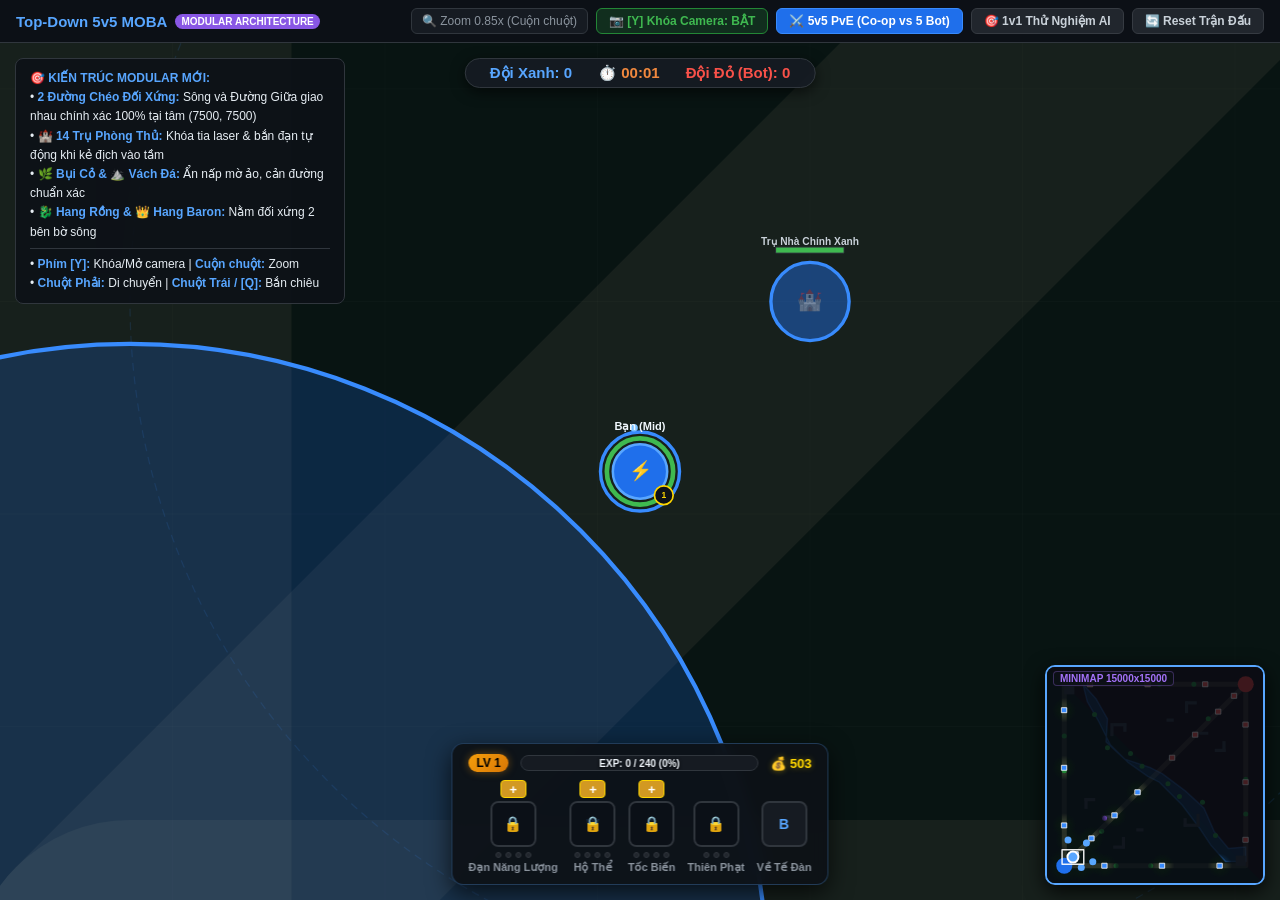
==== index.html @ a4343dba "feat: complete Top-Down 2D MOBA 5v5 game with modular OOP architecture" ====
<!DOCTYPE html>
<html lang="vi">
<head>
  <meta charset="UTF-8">
  <meta name="viewport" content="width=device-width, initial-scale=1.0">
  <title>Top-Down 5v5 MOBA (Kiến Trúc Modular & Địa Hình Đối Xứng Hoàn Hảo)</title>
  <style>
    * {
      box-sizing: border-box;
      margin: 0;
      padding: 0;
      user-select: none;
    }
    body {
      background: #06090e;
      color: #e6edf3;
      font-family: 'Segoe UI', Tahoma, Geneva, Verdana, sans-serif;
      overflow: hidden;
      display: flex;
      flex-direction: column;
      height: 100vh;
    }
    #header {
      background: rgba(13, 17, 23, 0.95);
      border-bottom: 1px solid #30363d;
      padding: 8px 16px;
      display: flex;
      align-items: center;
      justify-content: space-between;
      z-index: 10;
    }
    .title-box h1 {
      font-size: 15px;
      font-weight: 700;
      color: #58a6ff;
      display: flex;
      align-items: center;
      gap: 8px;
    }
    .badge {
      font-size: 10px;
      padding: 2px 6px;
      border-radius: 12px;
      background: #238636;
      color: #fff;
    }
    .badge-modular {
      background: #8957e5;
      font-weight: 800;
    }
    .controls-bar {
      display: flex;
      gap: 8px;
      align-items: center;
    }
    .btn {
      background: #21262d;
      border: 1px solid #363b42;
      color: #c9d1d9;
      padding: 5px 12px;
      border-radius: 6px;
      font-size: 12px;
      font-weight: 600;
      cursor: pointer;
      transition: all 0.2s;
      display: flex;
      align-items: center;
      gap: 6px;
    }
    .btn:hover {
      background: #30363d;
      border-color: #8b949e;
      color: #fff;
    }
    .btn.active {
      background: #1f6feb;
      border-color: #388bfd;
      color: #fff;
    }
    .btn-cam-locked {
      background: rgba(35, 134, 54, 0.25);
      border-color: #238636;
      color: #3fb950;
    }
    .btn-cam-unlocked {
      background: rgba(210, 153, 34, 0.25);
      border-color: #d29922;
      color: #e3b341;
    }
    .zoom-indicator {
      font-size: 12px;
      color: #8b949e;
      background: #161b22;
      padding: 5px 10px;
      border-radius: 6px;
      border: 1px solid #30363d;
    }
    #game-container {
      position: relative;
      flex: 1;
      width: 100%;
      height: 100%;
      cursor: crosshair;
    }
    canvas#gameCanvas {
      display: block;
      width: 100%;
      height: 100%;
    }
    .edge-indicator {
      position: absolute;
      pointer-events: none;
      background: rgba(88, 166, 255, 0.18);
      transition: opacity 0.15s;
      opacity: 0;
    }
    #edge-top { top: 0; left: 0; right: 0; height: 18px; }
    #edge-bottom { bottom: 0; left: 0; right: 0; height: 18px; }
    #edge-left { top: 0; left: 0; bottom: 0; width: 18px; }
    #edge-right { top: 0; right: 0; bottom: 0; width: 18px; }

    #hud {
      position: absolute;
      bottom: 15px;
      left: 50%;
      transform: translateX(-50%);
      display: flex;
      flex-direction: column;
      align-items: center;
      background: rgba(13, 17, 23, 0.94);
      backdrop-filter: blur(8px);
      padding: 10px 16px;
      border-radius: 12px;
      border: 1px solid rgba(88, 166, 255, 0.28);
      pointer-events: auto;
      box-shadow: 0 8px 24px rgba(0, 0, 0, 0.7);
    }
    #hud-top-bar {
      display: flex;
      align-items: center;
      justify-content: space-between;
      width: 100%;
      gap: 12px;
      margin-bottom: 8px;
    }
    .level-badge {
      background: linear-gradient(135deg, #f59e0b, #d97706);
      color: #000;
      font-weight: 800;
      font-size: 12px;
      padding: 2px 8px;
      border-radius: 10px;
      box-shadow: 0 0 8px rgba(245, 158, 11, 0.4);
      white-space: nowrap;
    }
    .exp-bar-box {
      flex: 1;
      height: 16px;
      background: #161b22;
      border: 1px solid #30363d;
      border-radius: 8px;
      position: relative;
      overflow: hidden;
      display: flex;
      align-items: center;
      justify-content: center;
      min-width: 180px;
    }
    .exp-bar-fill {
      position: absolute;
      left: 0;
      top: 0;
      bottom: 0;
      background: linear-gradient(90deg, #8957e5, #388bfd);
      width: 0%;
      transition: width 0.25s ease-out;
    }
    .exp-bar-text {
      position: relative;
      z-index: 2;
      font-size: 10px;
      font-weight: 700;
      color: #f0f6fc;
      text-shadow: 0 1px 3px rgba(0, 0, 0, 0.9);
      user-select: none;
    }
    .gold-badge {
      font-size: 13px;
      font-weight: 800;
      color: #ffd700;
      text-shadow: 0 0 6px rgba(255, 215, 0, 0.4);
      white-space: nowrap;
    }
    #hud-skills-row {
      display: flex;
      gap: 12px;
      align-items: flex-end;
    }
    .skill-slot {
      display: flex;
      flex-direction: column;
      align-items: center;
      gap: 3px;
    }
    .btn-upgrade-skill {
      width: 26px;
      height: 18px;
      border-radius: 4px;
      background: #d29922;
      border: 1px solid #ffd700;
      color: #fff;
      font-size: 13px;
      font-weight: 900;
      cursor: pointer;
      display: none;
      align-items: center;
      justify-content: center;
      transition: transform 0.15s;
      animation: pulseUpgrade 1s infinite alternate;
      line-height: 1;
      padding: 0;
    }
    @keyframes pulseUpgrade {
      from { transform: scale(1); box-shadow: 0 0 4px #ffd700; }
      to { transform: scale(1.15); box-shadow: 0 0 10px #ffd700; }
    }
    .btn-upgrade-skill:hover {
      background: #e3b341;
      transform: scale(1.25);
    }
    .btn-upgrade-placeholder {
      height: 18px;
      width: 26px;
    }
    .skill-icon {
      width: 46px;
      height: 46px;
      border-radius: 8px;
      background: #161b22;
      border: 2px solid #30363d;
      display: flex;
      align-items: center;
      justify-content: center;
      font-weight: bold;
      font-size: 14px;
      color: #58a6ff;
      position: relative;
      overflow: hidden;
    }
    .skill-cd {
      position: absolute;
      inset: 0;
      background: rgba(0, 0, 0, 0.78);
      display: flex;
      align-items: center;
      justify-content: center;
      font-size: 13px;
      color: #f85149;
    }
    .skill-lock {
      position: absolute;
      inset: 0;
      background: rgba(10, 15, 22, 0.85);
      display: flex;
      align-items: center;
      justify-content: center;
      font-size: 15px;
      color: #8b949e;
    }
    .skill-pips {
      display: flex;
      gap: 4px;
      margin-top: 2px;
    }
    .pip {
      width: 6px;
      height: 6px;
      border-radius: 50%;
      background: #21262d;
      border: 1px solid #30363d;
    }
    .pip.active {
      background: #ffd700;
      border-color: #f59e0b;
      box-shadow: 0 0 5px #ffd700;
    }
    .skill-key {
      font-size: 11px;
      font-weight: 700;
      color: #8b949e;
    }
    #legend-panel {
      position: absolute;
      top: 15px;
      left: 15px;
      background: rgba(13, 17, 23, 0.92);
      border: 1px solid #30363d;
      border-radius: 8px;
      padding: 10px 14px;
      font-size: 12px;
      line-height: 1.6;
      max-width: 330px;
      pointer-events: none;
    }
    #legend-panel strong {
      color: #58a6ff;
    }
    .score-board {
      position: absolute;
      top: 15px;
      left: 50%;
      transform: translateX(-50%);
      background: rgba(22, 27, 34, 0.94);
      border: 1px solid #30363d;
      border-radius: 20px;
      padding: 5px 24px;
      font-weight: bold;
      font-size: 15px;
      display: flex;
      gap: 16px;
      pointer-events: none;
      box-shadow: 0 4px 14px rgba(0,0,0,0.6);
    }
    .blue-score { color: #58a6ff; }
    .red-score { color: #f85149; }
    #announcement {
      position: absolute;
      top: 70px;
      left: 50%;
      transform: translateX(-50%);
      font-size: 19px;
      font-weight: bold;
      color: #f0883e;
      background: rgba(13, 17, 23, 0.9);
      padding: 6px 20px;
      border-radius: 8px;
      border: 1px solid rgba(240, 136, 62, 0.35);
      text-shadow: 0 0 10px rgba(0,0,0,0.8);
      pointer-events: none;
      opacity: 0;
      transition: opacity 0.25s;
    }

    /* MINIMAP (VUÔNG 1:1 CHỮ X ĐỐI XỨNG HOÀN HẢO) */
    #minimap-wrapper {
      position: absolute;
      bottom: 15px;
      right: 15px;
      width: 220px;
      height: 220px;
      background: rgba(7, 10, 15, 0.96);
      border: 2px solid #58a6ff;
      border-radius: 10px;
      overflow: hidden;
      box-shadow: 0 6px 20px rgba(0, 0, 0, 0.85);
      cursor: crosshair;
    }
    #minimapCanvas {
      display: block;
      width: 100%;
      height: 100%;
    }
    .minimap-tag {
      position: absolute;
      top: 4px;
      left: 6px;
      font-size: 10px;
      font-weight: 800;
      color: #a371f7;
      pointer-events: none;
      background: rgba(13, 17, 23, 0.8);
      padding: 1px 6px;
      border-radius: 4px;
      border: 1px solid rgba(163, 113, 247, 0.3);
    }
  </style>
</head>
<body>

  <div id="header">
    <div class="title-box">
      <h1>Top-Down 5v5 MOBA <span class="badge badge-modular">MODULAR ARCHITECTURE</span></h1>
    </div>
    <div class="controls-bar">
      <span class="zoom-indicator" id="zoom-label">🔍 Zoom 0.85x (Cuộn chuột)</span>
      <button class="btn btn-cam-locked" id="btn-camera">
        📷 [Y] Khóa Camera: BẬT
      </button>
      <button class="btn active" id="btn-pve">⚔️ 5v5 PvE (Co-op vs 5 Bot)</button>
      <button class="btn" id="btn-solo">🎯 1v1 Thử Nghiệm AI</button>
      <button class="btn" id="btn-reset">🔄 Reset Trận Đấu</button>
    </div>
  </div>

  <div id="game-container">
    <canvas id="gameCanvas"></canvas>

    <div class="edge-indicator" id="edge-top"></div>
    <div class="edge-indicator" id="edge-bottom"></div>
    <div class="edge-indicator" id="edge-left"></div>
    <div class="edge-indicator" id="edge-right"></div>

    <div class="score-board">
      <span class="blue-score" id="blue-kills">Đội Xanh: 0</span>
      <span id="match-timer" style="color: #f0883e; margin: 0 10px; font-variant-numeric: tabular-nums;">⏱️ 00:00</span>
      <span class="red-score" id="red-kills">Đội Đỏ (Bot): 0</span>
    </div>

    <div id="announcement"></div>

    <div id="legend-panel">
      <strong>🎯 KIẾN TRÚC MODULAR MỚI:</strong><br>
      • <strong>2 Đường Chéo Đối Xứng:</strong> Sông và Đường Giữa giao nhau chính xác 100% tại tâm (7500, 7500)<br>
      • <strong>🏰 14 Trụ Phòng Thủ:</strong> Khóa tia laser & bắn đạn tự động khi kẻ địch vào tầm<br>
      • <strong>🌿 Bụi Cỏ & ⛰️ Vách Đá:</strong> Ẩn nấp mờ ảo, cản đường chuẩn xác<br>
      • <strong>🐉 Hang Rồng & 👑 Hang Baron:</strong> Nằm đối xứng 2 bên bờ sông<br>
      <hr style="border: 0; border-top: 1px solid #30363d; margin: 6px 0;">
      • <strong>Phím [Y]:</strong> Khóa/Mở camera | <strong>Cuộn chuột:</strong> Zoom<br>
      • <strong>Chuột Phải:</strong> Di chuyển | <strong>Chuột Trái / [Q]:</strong> Bắn chiêu
    </div>

    <div id="hud">
      <div id="hud-top-bar">
        <div class="level-badge" id="hero-level-badge">LV 1</div>
        <div class="exp-bar-box">
          <div class="exp-bar-fill" id="exp-fill" style="width: 0%;"></div>
          <span class="exp-bar-text" id="exp-text">EXP: 0 / 240 (0%)</span>
        </div>
        <div class="gold-badge" id="gold-badge">💰 <span id="gold-count">500</span></div>
      </div>

      <div id="hud-skills-row">
        <!-- Q -->
        <div class="skill-slot">
          <button class="btn-upgrade-skill" id="btn-up-q" title="Nâng cấp [Ctrl+Q]">+</button>
          <div class="skill-icon" id="skill-q-icon">
            Q
            <div class="skill-cd" id="cd-q" style="display: none;">0</div>
            <div class="skill-lock" id="lock-q">🔒</div>
          </div>
          <div class="skill-pips" id="pips-q">
            <span class="pip"></span><span class="pip"></span><span class="pip"></span><span class="pip"></span>
          </div>
          <span class="skill-key">Đạn Năng Lượng</span>
        </div>

        <!-- W -->
        <div class="skill-slot">
          <button class="btn-upgrade-skill" id="btn-up-w" title="Nâng cấp [Ctrl+W]">+</button>
          <div class="skill-icon" id="skill-w-icon">
            W
            <div class="skill-cd" id="cd-w" style="display: none;">0</div>
            <div class="skill-lock" id="lock-w">🔒</div>
          </div>
          <div class="skill-pips" id="pips-w">
            <span class="pip"></span><span class="pip"></span><span class="pip"></span><span class="pip"></span>
          </div>
          <span class="skill-key">Hộ Thể</span>
        </div>

        <!-- E -->
        <div class="skill-slot">
          <button class="btn-upgrade-skill" id="btn-up-e" title="Nâng cấp [Ctrl+E]">+</button>
          <div class="skill-icon" id="skill-e-icon">
            E
            <div class="skill-cd" id="cd-e" style="display: none;">0</div>
            <div class="skill-lock" id="lock-e">🔒</div>
          </div>
          <div class="skill-pips" id="pips-e">
            <span class="pip"></span><span class="pip"></span><span class="pip"></span><span class="pip"></span>
          </div>
          <span class="skill-key">Tốc Biến</span>
        </div>

        <!-- R -->
        <div class="skill-slot">
          <button class="btn-upgrade-skill" id="btn-up-r" title="Nâng cấp [Ctrl+R]">+</button>
          <div class="skill-icon" id="skill-r-icon">
            R
            <div class="skill-cd" id="cd-r" style="display: none;">0</div>
            <div class="skill-lock" id="lock-r">🔒</div>
          </div>
          <div class="skill-pips" id="pips-r">
            <span class="pip"></span><span class="pip"></span><span class="pip"></span>
          </div>
          <span class="skill-key">Thiên Phạt</span>
        </div>

        <!-- B -->
        <div class="skill-slot">
          <div class="btn-upgrade-placeholder"></div>
          <div class="skill-icon" id="skill-b-icon">
            B
            <div class="skill-cd" id="cd-b" style="display: none;">0</div>
          </div>
          <div class="skill-pips" style="visibility: hidden;">
            <span class="pip"></span>
          </div>
          <span class="skill-key">Về Tế Đàn</span>
        </div>
      </div>
    </div>

    <div id="minimap-wrapper">
      <div class="minimap-tag">MINIMAP 15000x15000</div>
      <canvas id="minimapCanvas"></canvas>
    </div>
  </div>

  <!-- NẠP ES MODULE CHÍNH -->
  <script type="module" src="./main.js"></script>
</body>
</html>
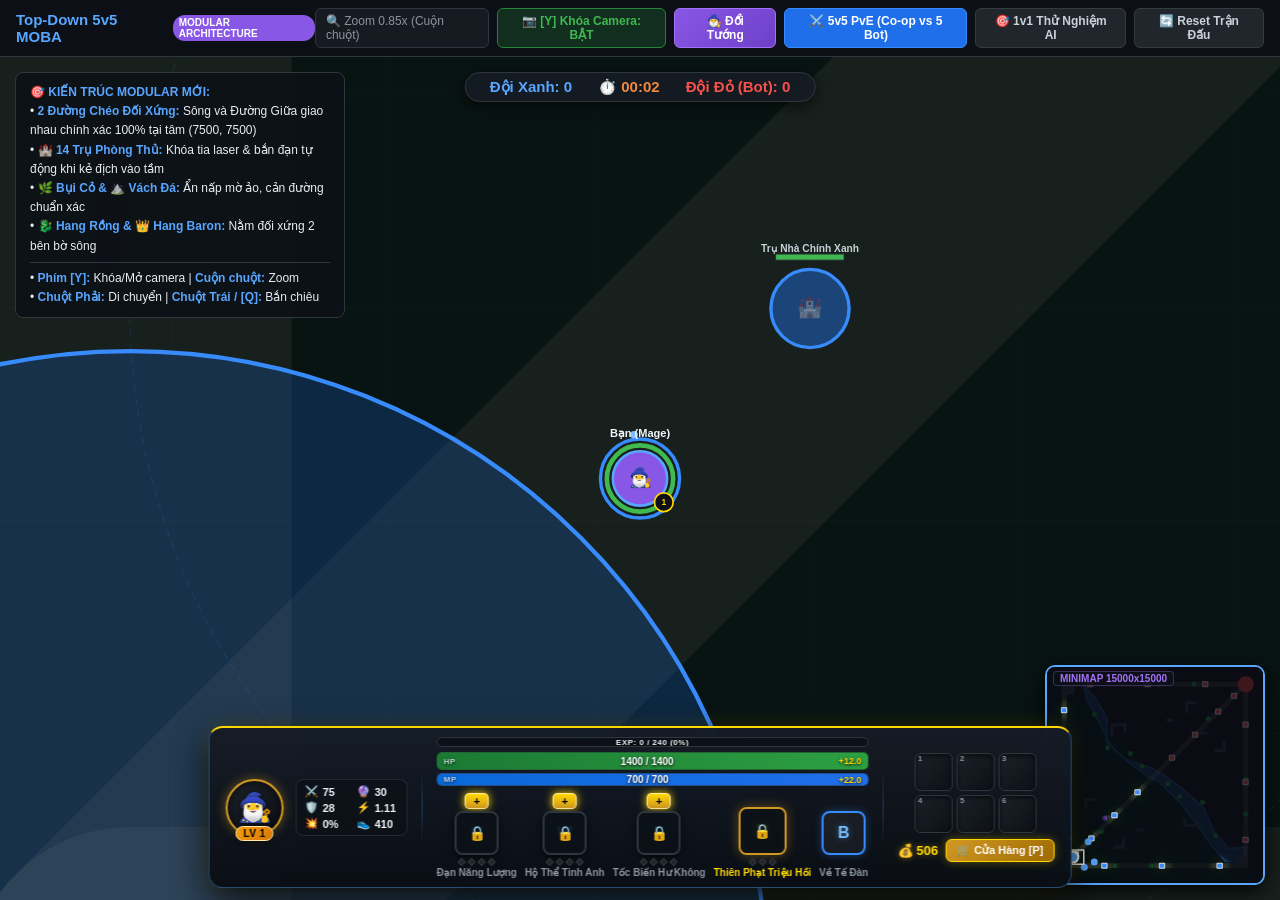
==== commit 74a65ac9: "feat: add 4 champion archetypes, hextech champion select, enhanced dragon and baron buffs, and luxur" ====
--- a/index.html
+++ b/index.html
@@ -119,52 +119,120 @@
     #edge-left { top: 0; left: 0; bottom: 0; width: 18px; }
     #edge-right { top: 0; right: 0; bottom: 0; width: 18px; }
 
+    /* =========================================================
+       HEX-TECH AAA MOBA HUD CONSOLE (PLAYER BOTTOM CONSOLE)
+       ========================================================= */
     #hud {
       position: absolute;
-      bottom: 15px;
+      bottom: 12px;
       left: 50%;
       transform: translateX(-50%);
       display: flex;
-      flex-direction: column;
-      align-items: center;
-      background: rgba(13, 17, 23, 0.94);
-      backdrop-filter: blur(8px);
-      padding: 10px 16px;
-      border-radius: 12px;
-      border: 1px solid rgba(88, 166, 255, 0.28);
+      align-items: center;
+      background: linear-gradient(180deg, rgba(22, 28, 38, 0.96) 0%, rgba(10, 14, 20, 0.98) 100%);
+      backdrop-filter: blur(14px);
+      padding: 9px 16px;
+      border-radius: 14px;
+      border: 1.5px solid rgba(88, 166, 255, 0.35);
+      border-top: 2px solid #ffd700;
       pointer-events: auto;
-      box-shadow: 0 8px 24px rgba(0, 0, 0, 0.7);
-    }
-    #hud-top-bar {
-      display: flex;
-      align-items: center;
-      justify-content: space-between;
-      width: 100%;
+      box-shadow: 0 12px 35px rgba(0, 0, 0, 0.85), 0 0 20px rgba(255, 215, 0, 0.15);
+      gap: 14px;
+      z-index: 50;
+      user-select: none;
+    }
+
+    .hud-vertical-divider {
+      width: 1px;
+      height: 75px;
+      background: linear-gradient(180deg, transparent, rgba(88, 166, 255, 0.3), transparent);
+    }
+
+    /* 1. Champion Section (Left) */
+    .hud-champion-section {
+      display: flex;
+      align-items: center;
       gap: 12px;
-      margin-bottom: 8px;
-    }
-    .level-badge {
+    }
+    .hud-avatar-frame {
+      position: relative;
+      width: 58px;
+      height: 58px;
+      border-radius: 50%;
+      background: linear-gradient(135deg, #1f242c, #0d1117);
+      border: 2.5px solid #d29922;
+      box-shadow: inset 0 0 10px rgba(0, 0, 0, 0.8), 0 0 12px rgba(210, 153, 34, 0.45);
+      display: flex;
+      align-items: center;
+      justify-content: center;
+      flex-shrink: 0;
+    }
+    .hud-avatar-inner {
+      font-size: 28px;
+      line-height: 1;
+      filter: drop-shadow(0 2px 4px rgba(0, 0, 0, 0.6));
+    }
+    .hud-level-badge {
+      position: absolute;
+      bottom: -6px;
+      left: 50%;
+      transform: translateX(-50%);
       background: linear-gradient(135deg, #f59e0b, #d97706);
       color: #000;
-      font-weight: 800;
-      font-size: 12px;
-      padding: 2px 8px;
-      border-radius: 10px;
-      box-shadow: 0 0 8px rgba(245, 158, 11, 0.4);
+      font-weight: 900;
+      font-size: 10px;
+      padding: 1px 7px;
+      border-radius: 8px;
+      border: 1px solid #ffeaa7;
+      box-shadow: 0 2px 5px rgba(0, 0, 0, 0.6);
       white-space: nowrap;
+      letter-spacing: 0.5px;
+    }
+    .hud-stats-panel {
+      display: grid;
+      grid-template-columns: repeat(2, 1fr);
+      gap: 3px 10px;
+      background: rgba(13, 17, 23, 0.6);
+      padding: 5px 8px;
+      border-radius: 8px;
+      border: 1px solid rgba(48, 54, 61, 0.7);
+    }
+    .hud-stat-item {
+      display: flex;
+      align-items: center;
+      gap: 4px;
+      font-size: 11px;
+      color: #c9d1d9;
+      font-weight: 700;
+      white-space: nowrap;
+    }
+    .hud-stat-item .stat-icon {
+      font-size: 11px;
+    }
+    .hud-stat-item .stat-val {
+      font-weight: 800;
+      color: #f0f6fc;
+      min-width: 24px;
+    }
+
+    /* 2. Center Section (EXP + HP/MP Bars + Skills) */
+    .hud-center-section {
+      display: flex;
+      flex-direction: column;
+      align-items: center;
+      gap: 5px;
     }
     .exp-bar-box {
-      flex: 1;
-      height: 16px;
-      background: #161b22;
+      width: 100%;
+      height: 10px;
+      background: #0d1117;
       border: 1px solid #30363d;
-      border-radius: 8px;
+      border-radius: 5px;
       position: relative;
       overflow: hidden;
       display: flex;
       align-items: center;
       justify-content: center;
-      min-width: 180px;
     }
     .exp-bar-fill {
       position: absolute;
@@ -178,93 +246,180 @@
     .exp-bar-text {
       position: relative;
       z-index: 2;
+      font-size: 8px;
+      font-weight: 800;
+      color: #f0f6fc;
+      text-shadow: 0 1px 2px rgba(0, 0, 0, 0.9);
+      user-select: none;
+      letter-spacing: 0.5px;
+    }
+
+    .hud-resource-bars {
+      width: 100%;
+      display: flex;
+      flex-direction: column;
+      gap: 3px;
+    }
+    .hud-bar-hp, .hud-bar-mana {
+      position: relative;
+      width: 100%;
+      border-radius: 5px;
+      overflow: hidden;
+      background: #0d1117;
+      box-shadow: inset 0 1px 3px rgba(0, 0, 0, 0.8);
+    }
+    .hud-bar-hp {
+      height: 18px;
+      border: 1px solid rgba(46, 160, 67, 0.6);
+    }
+    .hud-bar-mana {
+      height: 13px;
+      border: 1px solid rgba(56, 139, 253, 0.5);
+    }
+    .hud-bar-fill {
+      position: absolute;
+      left: 0;
+      top: 0;
+      bottom: 0;
+      transition: width 0.15s ease-out;
+    }
+    .hud-bar-fill.hp {
+      background: linear-gradient(90deg, #1b7a34, #2ea043);
+      z-index: 1;
+    }
+    .hud-bar-fill.shield {
+      background: linear-gradient(90deg, #388bfd, #58a6ff);
+      opacity: 0.85;
+      z-index: 2;
+    }
+    .hud-bar-fill.mana {
+      background: linear-gradient(90deg, #0969da, #1f6feb);
+      z-index: 1;
+    }
+    .hud-bar-content {
+      position: relative;
+      z-index: 3;
+      display: flex;
+      align-items: center;
+      justify-content: space-between;
+      height: 100%;
+      padding: 0 6px;
+      font-weight: 800;
+      text-shadow: 0 1px 3px rgba(0, 0, 0, 0.95);
+    }
+    .hud-bar-label {
+      font-size: 8px;
+      opacity: 0.8;
+      letter-spacing: 0.5px;
+    }
+    .hud-bar-text {
       font-size: 10px;
-      font-weight: 700;
-      color: #f0f6fc;
-      text-shadow: 0 1px 3px rgba(0, 0, 0, 0.9);
-      user-select: none;
-    }
-    .gold-badge {
-      font-size: 13px;
-      font-weight: 800;
+      color: #fff;
+    }
+    .hud-bar-regen {
+      font-size: 9px;
       color: #ffd700;
-      text-shadow: 0 0 6px rgba(255, 215, 0, 0.4);
-      white-space: nowrap;
-    }
+    }
+
     #hud-skills-row {
       display: flex;
-      gap: 12px;
+      gap: 8px;
       align-items: flex-end;
+      margin-top: 2px;
     }
     .skill-slot {
       display: flex;
       flex-direction: column;
       align-items: center;
-      gap: 3px;
+      gap: 2px;
     }
     .btn-upgrade-skill {
-      width: 26px;
-      height: 18px;
+      width: 24px;
+      height: 16px;
       border-radius: 4px;
-      background: #d29922;
-      border: 1px solid #ffd700;
-      color: #fff;
-      font-size: 13px;
+      background: linear-gradient(180deg, #ffd700, #d29922);
+      border: 1px solid #ffeaa7;
+      color: #000;
+      font-size: 11px;
       font-weight: 900;
       cursor: pointer;
       display: none;
       align-items: center;
       justify-content: center;
       transition: transform 0.15s;
-      animation: pulseUpgrade 1s infinite alternate;
+      animation: pulseUpgrade 1.1s infinite alternate;
       line-height: 1;
       padding: 0;
+      box-shadow: 0 0 8px #ffd700;
     }
     @keyframes pulseUpgrade {
       from { transform: scale(1); box-shadow: 0 0 4px #ffd700; }
-      to { transform: scale(1.15); box-shadow: 0 0 10px #ffd700; }
+      to { transform: scale(1.2); box-shadow: 0 0 12px #ffd700; }
     }
     .btn-upgrade-skill:hover {
-      background: #e3b341;
-      transform: scale(1.25);
+      background: #ffeaa7;
+      transform: scale(1.3);
     }
     .btn-upgrade-placeholder {
-      height: 18px;
-      width: 26px;
+      height: 16px;
+      width: 24px;
     }
     .skill-icon {
-      width: 46px;
-      height: 46px;
+      width: 44px;
+      height: 44px;
       border-radius: 8px;
-      background: #161b22;
+      background: linear-gradient(145deg, #1c2128, #161b22);
       border: 2px solid #30363d;
       display: flex;
       align-items: center;
       justify-content: center;
-      font-weight: bold;
-      font-size: 14px;
-      color: #58a6ff;
       position: relative;
       overflow: hidden;
+      box-shadow: inset 0 1px 3px rgba(255, 255, 255, 0.05), 0 3px 8px rgba(0, 0, 0, 0.5);
+    }
+    .skill-letter {
+      font-weight: 900;
+      font-size: 16px;
+      color: #58a6ff;
+      text-shadow: 0 0 6px rgba(88, 166, 255, 0.5);
+    }
+    .skill-icon-ult {
+      width: 48px;
+      height: 48px;
+      border: 2px solid #d29922;
+      box-shadow: inset 0 0 6px rgba(210, 153, 34, 0.4), 0 0 12px rgba(210, 153, 34, 0.4);
+    }
+    .skill-icon-ult .skill-letter {
+      color: #ffd700;
+      font-size: 18px;
+      text-shadow: 0 0 8px rgba(255, 215, 0, 0.7);
+    }
+    .skill-icon-recall {
+      border: 2px solid #388bfd;
+      box-shadow: 0 0 8px rgba(56, 139, 253, 0.35);
+    }
+    .skill-icon-recall .skill-letter {
+      color: #79c0ff;
     }
     .skill-cd {
       position: absolute;
       inset: 0;
-      background: rgba(0, 0, 0, 0.78);
+      background: rgba(0, 0, 0, 0.8);
       display: flex;
       align-items: center;
       justify-content: center;
-      font-size: 13px;
+      font-size: 14px;
+      font-weight: 900;
       color: #f85149;
     }
     .skill-lock {
       position: absolute;
       inset: 0;
-      background: rgba(10, 15, 22, 0.85);
+      background: rgba(10, 15, 22, 0.88);
       display: flex;
       align-items: center;
       justify-content: center;
-      font-size: 15px;
+      font-size: 14px;
       color: #8b949e;
     }
     .skill-pips {
@@ -275,19 +430,25 @@
     .pip {
       width: 6px;
       height: 6px;
-      border-radius: 50%;
+      transform: rotate(45deg);
       background: #21262d;
       border: 1px solid #30363d;
+      transition: all 0.2s;
     }
     .pip.active {
       background: #ffd700;
       border-color: #f59e0b;
-      box-shadow: 0 0 5px #ffd700;
+      box-shadow: 0 0 6px #ffd700;
     }
     .skill-key {
-      font-size: 11px;
+      font-size: 10px;
       font-weight: 700;
       color: #8b949e;
+      white-space: nowrap;
+    }
+    .ult-key {
+      color: #ffd700;
+      font-weight: 800;
     }
     #legend-panel {
       position: absolute;
@@ -373,6 +534,855 @@
       border-radius: 4px;
       border: 1px solid rgba(163, 113, 247, 0.3);
     }
+
+    /* 3. Inventory & Economy Section (Right) */
+    .hud-right-section {
+      display: flex;
+      flex-direction: column;
+      gap: 6px;
+      align-items: center;
+    }
+    #hud-inv-row {
+      display: grid;
+      grid-template-columns: repeat(3, 1fr);
+      grid-template-rows: repeat(2, 1fr);
+      gap: 4px;
+    }
+    .inv-slot {
+      width: 38px;
+      height: 38px;
+      background: linear-gradient(135deg, #1c2128, #0d1117);
+      border: 1.5px solid #30363d;
+      border-radius: 6px;
+      position: relative;
+      display: flex;
+      align-items: center;
+      justify-content: center;
+      cursor: pointer;
+      transition: all 0.15s;
+      box-shadow: inset 0 2px 4px rgba(0, 0, 0, 0.6);
+    }
+    .inv-slot.has-item {
+      border-color: #58a6ff;
+      background: rgba(31, 111, 235, 0.15);
+      box-shadow: 0 0 6px rgba(88, 166, 255, 0.3);
+    }
+    .inv-slot:hover {
+      border-color: #ffd700;
+      transform: translateY(-2px);
+      box-shadow: 0 0 10px rgba(255, 215, 0, 0.4);
+    }
+    .inv-key {
+      position: absolute;
+      top: 1px;
+      left: 2px;
+      font-size: 8px;
+      font-weight: 900;
+      color: #8b949e;
+      pointer-events: none;
+      line-height: 1;
+    }
+    .inv-icon {
+      font-size: 16px;
+      pointer-events: none;
+    }
+    .inv-badge {
+      position: absolute;
+      bottom: 1px;
+      right: 2px;
+      font-size: 9px;
+      font-weight: 900;
+      background: #f59e0b;
+      color: #000;
+      padding: 0 3px;
+      border-radius: 3px;
+      pointer-events: none;
+      line-height: 1.2;
+    }
+    .inv-cd {
+      position: absolute;
+      inset: 0;
+      background: rgba(0, 0, 0, 0.85);
+      display: flex;
+      align-items: center;
+      justify-content: center;
+      font-size: 12px;
+      font-weight: 900;
+      color: #f85149;
+      border-radius: 5px;
+      pointer-events: none;
+    }
+
+    .hud-economy-bar {
+      width: 100%;
+      display: flex;
+      align-items: center;
+      justify-content: space-between;
+      gap: 8px;
+    }
+    .gold-badge {
+      display: flex;
+      align-items: center;
+      gap: 3px;
+      font-size: 13px;
+      font-weight: 900;
+      color: #ffd700;
+      text-shadow: 0 0 6px rgba(255, 215, 0, 0.4);
+      white-space: nowrap;
+    }
+    .btn-shop {
+      background: linear-gradient(135deg, #d29922, #9e6a03);
+      border: 1.5px solid #ffd700;
+      color: #fff;
+      font-size: 11px;
+      font-weight: 800;
+      padding: 4px 10px;
+      border-radius: 6px;
+      box-shadow: 0 0 10px rgba(255, 215, 0, 0.35);
+      cursor: pointer;
+      transition: all 0.15s;
+      white-space: nowrap;
+    }
+    .btn-shop:hover {
+      background: linear-gradient(135deg, #f59e0b, #d29922);
+      transform: scale(1.05);
+      box-shadow: 0 0 14px rgba(255, 215, 0, 0.6);
+    }
+
+    /* =========================================================
+       LUXURY HEXTECH SHOP MODAL (980x640px)
+       ========================================================= */
+    #shop-modal {
+      position: absolute;
+      top: 50%;
+      left: 50%;
+      transform: translate(-50%, -50%);
+      width: 980px;
+      max-width: 96vw;
+      height: 640px;
+      max-height: 92vh;
+      background: rgba(11, 15, 22, 0.98);
+      backdrop-filter: blur(16px);
+      border: 2px solid #58a6ff;
+      border-top: 3px solid #ffd700;
+      border-radius: 14px;
+      box-shadow: 0 25px 60px rgba(0, 0, 0, 0.95), 0 0 25px rgba(88, 166, 255, 0.25);
+      display: flex;
+      flex-direction: column;
+      z-index: 100;
+      overflow: hidden;
+    }
+    .shop-header {
+      display: flex;
+      align-items: center;
+      justify-content: space-between;
+      padding: 12px 20px;
+      background: linear-gradient(90deg, #161b22, #0d1117);
+      border-bottom: 1.5px solid rgba(88, 166, 255, 0.3);
+    }
+    .shop-title {
+      display: flex;
+      align-items: center;
+      gap: 10px;
+      color: #58a6ff;
+    }
+    .shop-title h2 {
+      font-size: 15px;
+      font-weight: 800;
+      letter-spacing: 0.5px;
+      margin: 0;
+      color: #f0f6fc;
+      text-shadow: 0 0 8px rgba(88, 166, 255, 0.5);
+    }
+    .shop-title-badge {
+      font-size: 9px;
+      font-weight: 800;
+      padding: 2px 6px;
+      border-radius: 4px;
+      background: rgba(88, 166, 255, 0.15);
+      border: 1px solid rgba(88, 166, 255, 0.3);
+      color: #79c0ff;
+    }
+    .shop-header-status {
+      display: flex;
+      align-items: center;
+      gap: 16px;
+    }
+    .fountain-status {
+      font-size: 11px;
+      font-weight: 800;
+      padding: 4px 12px;
+      border-radius: 20px;
+      letter-spacing: 0.5px;
+    }
+    .fountain-status.in {
+      background: rgba(35, 134, 54, 0.25);
+      color: #3fb950;
+      border: 1px solid #2ea043;
+      box-shadow: 0 0 8px rgba(46, 160, 67, 0.35);
+    }
+    .fountain-status.out {
+      background: rgba(218, 54, 51, 0.25);
+      color: #f85149;
+      border: 1px solid #da3633;
+      box-shadow: 0 0 8px rgba(218, 54, 51, 0.35);
+    }
+    .shop-gold {
+      display: flex;
+      align-items: center;
+      gap: 4px;
+      font-size: 15px;
+      font-weight: 900;
+      color: #ffd700;
+      text-shadow: 0 0 8px rgba(255, 215, 0, 0.5);
+    }
+    .btn-close-shop {
+      background: #21262d;
+      border: 1px solid #30363d;
+      color: #8b949e;
+      font-size: 14px;
+      font-weight: bold;
+      cursor: pointer;
+      width: 28px;
+      height: 28px;
+      border-radius: 6px;
+      display: flex;
+      align-items: center;
+      justify-content: center;
+      transition: all 0.2s;
+    }
+    .btn-close-shop:hover {
+      background: #da3633;
+      color: #fff;
+      border-color: #f85149;
+    }
+    .shop-body {
+      display: flex;
+      flex: 1;
+      overflow: hidden;
+    }
+    .shop-sidebar {
+      width: 190px;
+      background: rgba(10, 14, 20, 0.9);
+      border-right: 1.5px solid #30363d;
+      padding: 14px 10px;
+      display: flex;
+      flex-direction: column;
+      gap: 6px;
+      overflow-y: auto;
+    }
+    .shop-sidebar-title {
+      font-size: 10px;
+      font-weight: 800;
+      color: #8b949e;
+      letter-spacing: 1px;
+      margin-bottom: 4px;
+      padding-left: 4px;
+    }
+    .shop-tier-group {
+      display: grid;
+      grid-template-columns: repeat(2, 1fr);
+      gap: 5px;
+      margin-bottom: 10px;
+    }
+    .shop-tier-tab {
+      padding: 7px 4px;
+      background: #161b22;
+      border: 1px solid #30363d;
+      color: #8b949e;
+      font-size: 11px;
+      font-weight: 800;
+      border-radius: 6px;
+      cursor: pointer;
+      text-align: center;
+      transition: all 0.15s;
+    }
+    .shop-tier-tab.active, .shop-tier-tab:hover {
+      background: #238636;
+      border-color: #2ea043;
+      color: #fff;
+      box-shadow: 0 0 8px rgba(46, 160, 67, 0.4);
+    }
+    .shop-tab {
+      padding: 9px 12px;
+      background: #161b22;
+      border: 1px solid #30363d;
+      color: #c9d1d9;
+      font-size: 12px;
+      font-weight: 700;
+      border-radius: 6px;
+      cursor: pointer;
+      text-align: left;
+      transition: all 0.15s;
+      display: flex;
+      align-items: center;
+      gap: 8px;
+    }
+    .shop-tab.active, .shop-tab:hover {
+      background: #1f6feb;
+      border-color: #388bfd;
+      color: #fff;
+      box-shadow: 0 0 10px rgba(56, 139, 253, 0.4);
+    }
+    .shop-catalog-panel {
+      flex: 1;
+      padding: 14px 18px;
+      overflow-y: auto;
+      border-right: 1.5px solid #30363d;
+      display: flex;
+      flex-direction: column;
+    }
+    .shop-catalog-title {
+      font-size: 11px;
+      font-weight: 800;
+      color: #8b949e;
+      margin-bottom: 12px;
+      letter-spacing: 0.5px;
+    }
+    .shop-item-grid {
+      display: grid;
+      grid-template-columns: repeat(auto-fill, minmax(136px, 1fr));
+      gap: 10px;
+    }
+    .shop-card {
+      background: linear-gradient(145deg, #1c2128, #161b22);
+      border: 1px solid #30363d;
+      border-radius: 8px;
+      padding: 8px 10px;
+      cursor: pointer;
+      display: flex;
+      align-items: center;
+      gap: 9px;
+      transition: all 0.15s;
+      box-shadow: 0 2px 6px rgba(0, 0, 0, 0.4);
+    }
+    .shop-card:hover {
+      border-color: #58a6ff;
+      background: linear-gradient(145deg, #262c36, #1c2128);
+      transform: translateY(-2px);
+      box-shadow: 0 4px 12px rgba(88, 166, 255, 0.25);
+    }
+    .shop-card.selected {
+      border-color: #ffd700;
+      background: linear-gradient(145deg, rgba(255, 215, 0, 0.15), #161b22);
+      box-shadow: 0 0 14px rgba(255, 215, 0, 0.4);
+    }
+    .shop-card.cannot-afford {
+      opacity: 0.5;
+    }
+    .shop-card-icon {
+      font-size: 24px;
+      flex-shrink: 0;
+    }
+    .shop-card-info {
+      overflow: hidden;
+      flex: 1;
+    }
+    .shop-card-top {
+      display: flex;
+      align-items: center;
+      justify-content: space-between;
+      gap: 4px;
+    }
+    .shop-card-name {
+      font-size: 11px;
+      font-weight: bold;
+      color: #f0f6fc;
+      white-space: nowrap;
+      overflow: hidden;
+      text-overflow: ellipsis;
+    }
+    .shop-card-tier {
+      font-size: 8px;
+      font-weight: 900;
+      padding: 1px 4px;
+      border-radius: 3px;
+      line-height: 1.2;
+      flex-shrink: 0;
+    }
+    .tier-1 { background: #30363d; color: #8b949e; }
+    .tier-2 { background: #1f6feb; color: #fff; }
+    .tier-3 { background: #8957e5; color: #fff; }
+    .shop-card-cost {
+      font-size: 11px;
+      font-weight: 800;
+      color: #ffd700;
+      display: flex;
+      align-items: center;
+      gap: 4px;
+      margin-top: 2px;
+    }
+    .cost-original {
+      opacity: 0.55;
+      font-size: 10px;
+      text-decoration: line-through;
+      color: #8b949e;
+    }
+
+    /* 4. Preview Panel (Right) */
+    .shop-preview-panel {
+      width: 310px;
+      background: rgba(10, 14, 20, 0.95);
+      padding: 16px;
+      display: flex;
+      flex-direction: column;
+      justify-content: space-between;
+      overflow-y: auto;
+    }
+    .shop-preview-header {
+      font-size: 11px;
+      font-weight: 800;
+      color: #8b949e;
+      letter-spacing: 1px;
+      margin-bottom: 10px;
+    }
+    .preview-pedestal {
+      display: flex;
+      flex-direction: column;
+      align-items: center;
+      margin-bottom: 8px;
+    }
+    .preview-big-icon {
+      font-size: 42px;
+      width: 68px;
+      height: 68px;
+      border-radius: 50%;
+      background: radial-gradient(circle, rgba(88, 166, 255, 0.2) 0%, transparent 70%);
+      border: 1.5px solid rgba(88, 166, 255, 0.35);
+      display: flex;
+      align-items: center;
+      justify-content: center;
+      margin-bottom: 6px;
+      box-shadow: 0 0 15px rgba(88, 166, 255, 0.2);
+    }
+    .preview-item-name {
+      font-size: 16px;
+      font-weight: 900;
+      color: #58a6ff;
+      text-align: center;
+    }
+    .preview-item-cost {
+      font-size: 14px;
+      font-weight: 900;
+      color: #ffd700;
+      text-align: center;
+      margin-bottom: 10px;
+    }
+    .preview-item-desc {
+      font-size: 11px;
+      color: #c9d1d9;
+      line-height: 1.5;
+      background: #161b22;
+      padding: 10px;
+      border-radius: 8px;
+      border: 1px solid #30363d;
+      margin-bottom: 8px;
+      min-height: 65px;
+    }
+    .recipe-section-title {
+      font-size: 10px;
+      font-weight: 800;
+      color: #8b949e;
+      letter-spacing: 0.5px;
+      margin: 8px 0 4px 0;
+    }
+    .recipe-items-row {
+      display: flex;
+      gap: 6px;
+      flex-wrap: wrap;
+      margin-bottom: 6px;
+    }
+    .recipe-mini-card {
+      display: flex;
+      flex-direction: column;
+      align-items: center;
+      background: #161b22;
+      border: 1px solid #30363d;
+      border-radius: 6px;
+      padding: 4px 6px;
+      cursor: pointer;
+      min-width: 60px;
+      max-width: 82px;
+      text-align: center;
+      transition: all 0.15s;
+      position: relative;
+    }
+    .recipe-mini-card:hover {
+      border-color: #58a6ff;
+      background: #21262d;
+      transform: translateY(-2px);
+    }
+    .recipe-mini-card.owned {
+      border-color: #2ea043;
+      background: rgba(46, 160, 67, 0.18);
+      box-shadow: 0 0 6px rgba(46, 160, 67, 0.35);
+    }
+    .recipe-mini-icon { font-size: 17px; }
+    .recipe-mini-name {
+      font-size: 9px;
+      font-weight: 700;
+      color: #c9d1d9;
+      white-space: nowrap;
+      overflow: hidden;
+      text-overflow: ellipsis;
+      width: 100%;
+    }
+    .recipe-mini-cost {
+      font-size: 9px;
+      font-weight: 800;
+      color: #ffd700;
+    }
+    .recipe-owned-tag {
+      font-size: 8px;
+      font-weight: 800;
+      color: #3fb950;
+      margin-top: 1px;
+    }
+    .btn-shop-buy {
+      width: 100%;
+      padding: 11px;
+      background: linear-gradient(135deg, #238636, #2ea043);
+      border: 1px solid #3fb950;
+      color: #fff;
+      font-size: 13px;
+      font-weight: 900;
+      border-radius: 8px;
+      cursor: pointer;
+      transition: all 0.2s;
+      margin-top: 6px;
+      box-shadow: 0 0 12px rgba(46, 160, 67, 0.35);
+    }
+    .btn-shop-buy:disabled {
+      background: #21262d;
+      border-color: #363b42;
+      color: #8b949e;
+      box-shadow: none;
+      cursor: not-allowed;
+    }
+    .btn-shop-buy:not(:disabled):hover {
+      background: linear-gradient(135deg, #2ea043, #3fb950);
+      transform: scale(1.02);
+      box-shadow: 0 0 16px rgba(46, 160, 67, 0.6);
+    }
+    .shop-inventory-section {
+      margin-top: 12px;
+      border-top: 1px solid #30363d;
+      padding-top: 10px;
+    }
+    .shop-inventory-title {
+      font-size: 10px;
+      font-weight: 800;
+      color: #8b949e;
+      margin-bottom: 8px;
+    }
+    .shop-inv-grid {
+      display: grid;
+      grid-template-columns: repeat(6, 1fr);
+      gap: 4px;
+      margin-bottom: 8px;
+    }
+    .shop-inv-slot {
+      height: 36px;
+      background: #161b22;
+      border: 1px solid #30363d;
+      border-radius: 6px;
+      display: flex;
+      align-items: center;
+      justify-content: center;
+      font-size: 16px;
+      cursor: pointer;
+      position: relative;
+      transition: all 0.15s;
+    }
+    .shop-inv-slot:hover { border-color: #58a6ff; }
+    .shop-inv-slot.selected-slot {
+      border-color: #f85149;
+      box-shadow: 0 0 8px rgba(248, 81, 73, 0.4);
+    }
+    .shop-inv-slot .slot-badge {
+      position: absolute;
+      bottom: 1px;
+      right: 1px;
+      font-size: 8px;
+      background: #f59e0b;
+      color: #000;
+      padding: 0 2px;
+      border-radius: 3px;
+      font-weight: 800;
+    }
+    .shop-inv-slot .slot-empty {
+      font-size: 10px;
+      color: #484f58;
+      font-weight: bold;
+    }
+    .btn-shop-sell {
+      width: 100%;
+      padding: 8px;
+      background: linear-gradient(135deg, #da3633, #b62324);
+      border: 1px solid #f85149;
+      color: #fff;
+      font-size: 12px;
+      font-weight: 800;
+      border-radius: 6px;
+      cursor: pointer;
+      transition: all 0.15s;
+    }
+    .btn-shop-sell:disabled {
+      background: #21262d;
+      border-color: #363b42;
+      color: #8b949e;
+      cursor: not-allowed;
+    }
+    .btn-shop-sell:not(:disabled):hover {
+      background: #f85149;
+      box-shadow: 0 0 10px rgba(248, 81, 73, 0.5);
+    }
+
+    /* =========================================================
+       HEXTECH CHAMPION SELECT MODAL & HUD BUFF BADGES
+       ========================================================= */
+    #champ-select-modal {
+      position: absolute;
+      top: 50%;
+      left: 50%;
+      transform: translate(-50%, -50%);
+      width: 980px;
+      max-width: 96vw;
+      max-height: 90vh;
+      display: flex;
+      flex-direction: column;
+      background: linear-gradient(180deg, #161b22 0%, #0d1117 100%);
+      border: 1.5px solid #d29922;
+      border-radius: 12px;
+      box-shadow: 0 16px 45px rgba(0, 0, 0, 0.9), 0 0 25px rgba(210, 153, 34, 0.3);
+      z-index: 120;
+      overflow: hidden;
+    }
+
+    .champ-select-content {
+      max-width: 980px !important;
+      width: 94% !important;
+      max-height: 90vh !important;
+      display: flex !important;
+      flex-direction: column !important;
+      background: linear-gradient(180deg, #161b22 0%, #0d1117 100%) !important;
+      border: 1.5px solid #d29922 !important;
+      box-shadow: 0 16px 45px rgba(0, 0, 0, 0.9), 0 0 25px rgba(210, 153, 34, 0.3) !important;
+    }
+
+    .champ-grid {
+      display: grid;
+      grid-template-columns: repeat(4, 1fr);
+      gap: 12px;
+      padding: 16px;
+      overflow-y: auto;
+      flex: 1;
+    }
+
+    @media (max-width: 900px) {
+      .champ-grid {
+        grid-template-columns: repeat(2, 1fr);
+      }
+    }
+
+    .champ-card {
+      background: #161b22;
+      border: 1.5px solid #30363d;
+      border-radius: 10px;
+      padding: 14px;
+      display: flex;
+      flex-direction: column;
+      gap: 10px;
+      cursor: pointer;
+      transition: all 0.22s ease-in-out;
+      position: relative;
+    }
+
+    .champ-card:hover {
+      border-color: #58a6ff;
+      transform: translateY(-3px);
+      box-shadow: 0 6px 18px rgba(0, 0, 0, 0.6);
+    }
+
+    .champ-card.active {
+      border-color: #ffd700;
+      background: linear-gradient(180deg, rgba(210, 153, 34, 0.12) 0%, rgba(22, 27, 34, 0.95) 100%);
+      box-shadow: 0 0 20px rgba(255, 215, 0, 0.35);
+      transform: translateY(-4px);
+    }
+
+    .champ-card-header {
+      display: flex;
+      flex-direction: column;
+      align-items: center;
+      text-align: center;
+      gap: 6px;
+    }
+
+    .champ-role-badge {
+      font-size: 10px;
+      font-weight: 800;
+      letter-spacing: 0.8px;
+      padding: 2px 8px;
+      border-radius: 12px;
+      text-transform: uppercase;
+    }
+    .badge-mage { background: rgba(137, 87, 229, 0.25); color: #a371f7; border: 1px solid #8957e5; }
+    .badge-adc { background: rgba(56, 139, 253, 0.25); color: #79c0ff; border: 1px solid #388bfd; }
+    .badge-assassin { background: rgba(46, 160, 67, 0.25); color: #56d364; border: 1px solid #2ea043; }
+    .badge-tank { background: rgba(210, 153, 34, 0.25); color: #e3b341; border: 1px solid #d29922; }
+
+    .champ-card-avatar {
+      width: 58px;
+      height: 58px;
+      border-radius: 50%;
+      display: flex;
+      align-items: center;
+      justify-content: center;
+      font-size: 30px;
+      border: 2px solid rgba(255, 255, 255, 0.3);
+      box-shadow: 0 4px 12px rgba(0, 0, 0, 0.5);
+    }
+
+    .champ-card-name {
+      font-size: 15px;
+      font-weight: 800;
+      color: #f0f6fc;
+      margin: 0;
+    }
+
+    .champ-card-title {
+      font-size: 11px;
+      color: #8b949e;
+    }
+
+    .champ-skills-list {
+      display: flex;
+      flex-direction: column;
+      gap: 6px;
+      background: rgba(13, 17, 23, 0.7);
+      padding: 8px;
+      border-radius: 6px;
+      border: 1px solid #21262d;
+      font-size: 11px;
+      line-height: 1.35;
+    }
+
+    .champ-skill-row {
+      color: #c9d1d9;
+    }
+    .champ-skill-row strong {
+      color: #e6edf3;
+    }
+
+    .c-key {
+      display: inline-block;
+      background: #21262d;
+      color: #58a6ff;
+      border: 1px solid #30363d;
+      border-radius: 3px;
+      font-size: 9px;
+      font-weight: 800;
+      padding: 1px 4px;
+      margin-right: 4px;
+    }
+    .c-key.ult {
+      color: #ffd700;
+      border-color: #d29922;
+      background: rgba(210, 153, 34, 0.2);
+    }
+
+    .champ-card-passive {
+      font-size: 11px;
+      color: #8b949e;
+      line-height: 1.3;
+      padding: 6px 8px;
+      background: rgba(22, 27, 34, 0.5);
+      border-radius: 4px;
+      border-left: 2px solid #58a6ff;
+    }
+
+    .champ-select-footer {
+      display: flex;
+      align-items: center;
+      justify-content: space-between;
+      padding: 12px 18px;
+      background: #161b22;
+      border-top: 1px solid #30363d;
+      border-radius: 0 0 12px 12px;
+    }
+
+    .btn-lock-champ {
+      background: linear-gradient(135deg, #238636, #2ea043);
+      border: 1px solid #3fb950;
+      color: #fff;
+      font-size: 13px;
+      font-weight: 800;
+      padding: 9px 22px;
+      border-radius: 6px;
+      cursor: pointer;
+      box-shadow: 0 0 14px rgba(46, 160, 67, 0.4);
+      transition: all 0.2s;
+    }
+
+    .btn-lock-champ:hover {
+      background: linear-gradient(135deg, #2ea043, #3fb950);
+      transform: scale(1.03);
+      box-shadow: 0 0 18px rgba(46, 160, 67, 0.6);
+    }
+
+    /* HUD Buff Badges */
+    #hud-buffs-container {
+      display: flex;
+      gap: 6px;
+      position: absolute;
+      top: -36px;
+      left: 20px;
+      z-index: 20;
+    }
+
+    .hud-buff-badge {
+      font-size: 11px;
+      font-weight: 800;
+      padding: 3px 8px;
+      border-radius: 4px;
+      letter-spacing: 0.3px;
+      user-select: none;
+      display: flex;
+      align-items: center;
+      gap: 5px;
+      border: 1px solid rgba(255, 255, 255, 0.2);
+      box-shadow: 0 2px 8px rgba(0, 0, 0, 0.4);
+      animation: buffPulse 2.5s infinite ease-in-out;
+    }
+
+    .buff-dragon {
+      background: linear-gradient(135deg, rgba(235, 87, 87, 0.35), rgba(242, 153, 74, 0.45));
+      border-color: #f2994a;
+      color: #ffdda1;
+    }
+
+    .buff-baron {
+      background: linear-gradient(135deg, rgba(142, 45, 226, 0.4), rgba(74, 0, 224, 0.5));
+      border-color: #a371f7;
+      color: #e0c3fc;
+      animation: pulseBaron 1.5s infinite alternate;
+    }
+
+    @keyframes pulseBaron {
+      0% { box-shadow: 0 0 6px rgba(163, 113, 247, 0.3); }
+      100% { box-shadow: 0 0 16px rgba(163, 113, 247, 0.75); }
+    }
+
+    .btn-champ {
+      background: linear-gradient(135deg, #8957e5, #6e40c9) !important;
+      border-color: #a371f7 !important;
+      color: #fff !important;
+    }
+    .btn-champ:hover {
+      background: linear-gradient(135deg, #9e6cf2, #8957e5) !important;
+      box-shadow: 0 0 12px rgba(163, 113, 247, 0.5) !important;
+    }
   </style>
 </head>
 <body>
@@ -386,6 +1396,7 @@
       <button class="btn btn-cam-locked" id="btn-camera">
         📷 [Y] Khóa Camera: BẬT
       </button>
+      <button class="btn btn-champ" id="btn-champ-select">🧙‍♂️ Đổi Tướng</button>
       <button class="btn active" id="btn-pve">⚔️ 5v5 PvE (Co-op vs 5 Bot)</button>
       <button class="btn" id="btn-solo">🎯 1v1 Thử Nghiệm AI</button>
       <button class="btn" id="btn-reset">🔄 Reset Trận Đấu</button>
@@ -420,84 +1431,288 @@
     </div>
 
     <div id="hud">
-      <div id="hud-top-bar">
-        <div class="level-badge" id="hero-level-badge">LV 1</div>
+      <!-- Buff Badges Overlay -->
+      <div id="hud-buffs-container">
+        <div id="buff-dragon" class="hud-buff-badge buff-dragon" style="display: none;" title="Bùa Rồng Nguyên Tố">
+          <span class="buff-icon">🐲</span>
+          <span class="buff-text">Rồng x<span id="buff-dragon-stacks">0</span></span>
+        </div>
+        <div id="buff-baron" class="hud-buff-badge buff-baron" style="display: none;" title="Bùa Baron Nashor (Cường hoá Lính & Tướng)">
+          <span class="buff-icon">👾</span>
+          <span class="buff-text">Baron: <span id="buff-baron-timer">180</span>s</span>
+        </div>
+      </div>
+
+      <!-- 1. Champion Identity Hub (Left) -->
+      <div class="hud-champion-section">
+        <div class="hud-avatar-frame">
+          <div class="hud-avatar-inner" id="hero-avatar-icon">🧙‍♂️</div>
+          <div class="hud-level-badge" id="hero-level-badge">LV 1</div>
+        </div>
+        <div class="hud-stats-panel">
+          <div class="hud-stat-item" title="Sát thương vật lý (AD)"><span class="stat-icon">⚔️</span><span class="stat-val" id="hud-stat-ad">60</span></div>
+          <div class="hud-stat-item" title="Sức mạnh phép thuật (AP)"><span class="stat-icon">🔮</span><span class="stat-val" id="hud-stat-ap">0</span></div>
+          <div class="hud-stat-item" title="Giáp vật lý (Armor)"><span class="stat-icon">🛡️</span><span class="stat-val" id="hud-stat-armor">30</span></div>
+          <div class="hud-stat-item" title="Tốc độ đánh (AS)"><span class="stat-icon">⚡</span><span class="stat-val" id="hud-stat-as">0.65</span></div>
+          <div class="hud-stat-item" title="Tỉ lệ chí mạng (Crit)"><span class="stat-icon">💥</span><span class="stat-val" id="hud-stat-crit">0%</span></div>
+          <div class="hud-stat-item" title="Tốc độ di chuyển (MS)"><span class="stat-icon">👟</span><span class="stat-val" id="hud-stat-speed">340</span></div>
+        </div>
+      </div>
+
+      <div class="hud-vertical-divider"></div>
+
+      <!-- 2. Resource & Skills Core (Center) -->
+      <div class="hud-center-section">
         <div class="exp-bar-box">
           <div class="exp-bar-fill" id="exp-fill" style="width: 0%;"></div>
           <span class="exp-bar-text" id="exp-text">EXP: 0 / 240 (0%)</span>
         </div>
-        <div class="gold-badge" id="gold-badge">💰 <span id="gold-count">500</span></div>
+
+        <div class="hud-resource-bars">
+          <!-- Thanh HP & Lá Chắn Shield -->
+          <div class="hud-bar-hp">
+            <div class="hud-bar-fill hp" id="hud-hp-fill" style="width: 100%;"></div>
+            <div class="hud-bar-fill shield" id="hud-shield-fill" style="width: 0%;"></div>
+            <div class="hud-bar-content">
+              <span class="hud-bar-label">HP</span>
+              <span class="hud-bar-text" id="hud-hp-text">580 / 580</span>
+              <span class="hud-bar-regen" id="hud-hp-regen">+3.5/s</span>
+            </div>
+          </div>
+
+          <!-- Thanh Mana Năng Lượng -->
+          <div class="hud-bar-mana">
+            <div class="hud-bar-fill mana" id="hud-mana-fill" style="width: 100%;"></div>
+            <div class="hud-bar-content">
+              <span class="hud-bar-label">MP</span>
+              <span class="hud-bar-text" id="hud-mana-text">350 / 350</span>
+              <span class="hud-bar-regen" id="hud-mana-regen">+2.8/s</span>
+            </div>
+          </div>
+        </div>
+
+        <!-- Cụm Kỹ Năng Q W E R B -->
+        <div id="hud-skills-row">
+          <!-- Q -->
+          <div class="skill-slot">
+            <button class="btn-upgrade-skill" id="btn-up-q" title="Nâng cấp [Ctrl+Q]">+</button>
+            <div class="skill-icon" id="skill-q-icon">
+              <span class="skill-letter">Q</span>
+              <div class="skill-cd" id="cd-q" style="display: none;">0</div>
+              <div class="skill-lock" id="lock-q">🔒</div>
+            </div>
+            <div class="skill-pips" id="pips-q">
+              <span class="pip"></span><span class="pip"></span><span class="pip"></span><span class="pip"></span>
+            </div>
+            <span class="skill-key" id="skill-q-name">Đạn Năng Lượng</span>
+          </div>
+
+          <!-- W -->
+          <div class="skill-slot">
+            <button class="btn-upgrade-skill" id="btn-up-w" title="Nâng cấp [Ctrl+W]">+</button>
+            <div class="skill-icon" id="skill-w-icon">
+              <span class="skill-letter">W</span>
+              <div class="skill-cd" id="cd-w" style="display: none;">0</div>
+              <div class="skill-lock" id="lock-w">🔒</div>
+            </div>
+            <div class="skill-pips" id="pips-w">
+              <span class="pip"></span><span class="pip"></span><span class="pip"></span><span class="pip"></span>
+            </div>
+            <span class="skill-key" id="skill-w-name">Hộ Thể</span>
+          </div>
+
+          <!-- E -->
+          <div class="skill-slot">
+            <button class="btn-upgrade-skill" id="btn-up-e" title="Nâng cấp [Ctrl+E]">+</button>
+            <div class="skill-icon" id="skill-e-icon">
+              <span class="skill-letter">E</span>
+              <div class="skill-cd" id="cd-e" style="display: none;">0</div>
+              <div class="skill-lock" id="lock-e">🔒</div>
+            </div>
+            <div class="skill-pips" id="pips-e">
+              <span class="pip"></span><span class="pip"></span><span class="pip"></span><span class="pip"></span>
+            </div>
+            <span class="skill-key" id="skill-e-name">Tốc Biến</span>
+          </div>
+
+          <!-- R -->
+          <div class="skill-slot">
+            <button class="btn-upgrade-skill" id="btn-up-r" title="Nâng cấp [Ctrl+R]">+</button>
+            <div class="skill-icon skill-icon-ult" id="skill-r-icon">
+              <span class="skill-letter">R</span>
+              <div class="skill-cd" id="cd-r" style="display: none;">0</div>
+              <div class="skill-lock" id="lock-r">🔒</div>
+            </div>
+            <div class="skill-pips" id="pips-r">
+              <span class="pip"></span><span class="pip"></span><span class="pip"></span>
+            </div>
+            <span class="skill-key ult-key" id="skill-r-name">Thiên Phạt</span>
+          </div>
+
+          <!-- B -->
+          <div class="skill-slot">
+            <div class="btn-upgrade-placeholder"></div>
+            <div class="skill-icon skill-icon-recall" id="skill-b-icon">
+              <span class="skill-letter">B</span>
+              <div class="skill-cd" id="cd-b" style="display: none;">0</div>
+            </div>
+            <div class="skill-pips" style="visibility: hidden;">
+              <span class="pip"></span>
+            </div>
+            <span class="skill-key">Về Tế Đàn</span>
+          </div>
+        </div>
       </div>
 
-      <div id="hud-skills-row">
-        <!-- Q -->
-        <div class="skill-slot">
-          <button class="btn-upgrade-skill" id="btn-up-q" title="Nâng cấp [Ctrl+Q]">+</button>
-          <div class="skill-icon" id="skill-q-icon">
-            Q
-            <div class="skill-cd" id="cd-q" style="display: none;">0</div>
-            <div class="skill-lock" id="lock-q">🔒</div>
+      <div class="hud-vertical-divider"></div>
+
+      <!-- 3. Inventory & Economy Hub (Right) -->
+      <div class="hud-right-section">
+        <!-- Cụm 6 Ô Túi Đồ (Inventory Slots 1-6) 2x3 Grid -->
+        <div id="hud-inv-row">
+          <div class="inv-slot" id="inv-slot-0" title="Ô 1 (Trống)">
+            <span class="inv-key">1</span>
+            <div class="inv-icon"></div>
+            <div class="inv-badge" style="display: none;"></div>
+            <div class="inv-cd" id="inv-cd-0" style="display: none;">0</div>
           </div>
-          <div class="skill-pips" id="pips-q">
-            <span class="pip"></span><span class="pip"></span><span class="pip"></span><span class="pip"></span>
+          <div class="inv-slot" id="inv-slot-1" title="Ô 2 (Trống)">
+            <span class="inv-key">2</span>
+            <div class="inv-icon"></div>
+            <div class="inv-badge" style="display: none;"></div>
+            <div class="inv-cd" id="inv-cd-1" style="display: none;">0</div>
           </div>
-          <span class="skill-key">Đạn Năng Lượng</span>
+          <div class="inv-slot" id="inv-slot-2" title="Ô 3 (Trống)">
+            <span class="inv-key">3</span>
+            <div class="inv-icon"></div>
+            <div class="inv-badge" style="display: none;"></div>
+            <div class="inv-cd" id="inv-cd-2" style="display: none;">0</div>
+          </div>
+          <div class="inv-slot" id="inv-slot-3" title="Ô 4 (Trống)">
+            <span class="inv-key">4</span>
+            <div class="inv-icon"></div>
+            <div class="inv-badge" style="display: none;"></div>
+            <div class="inv-cd" id="inv-cd-3" style="display: none;">0</div>
+          </div>
+          <div class="inv-slot" id="inv-slot-4" title="Ô 5 (Trống)">
+            <span class="inv-key">5</span>
+            <div class="inv-icon"></div>
+            <div class="inv-badge" style="display: none;"></div>
+            <div class="inv-cd" id="inv-cd-4" style="display: none;">0</div>
+          </div>
+          <div class="inv-slot" id="inv-slot-5" title="Ô 6 (Trống)">
+            <span class="inv-key">6</span>
+            <div class="inv-icon"></div>
+            <div class="inv-badge" style="display: none;"></div>
+            <div class="inv-cd" id="inv-cd-5" style="display: none;">0</div>
+          </div>
         </div>
 
-        <!-- W -->
-        <div class="skill-slot">
-          <button class="btn-upgrade-skill" id="btn-up-w" title="Nâng cấp [Ctrl+W]">+</button>
-          <div class="skill-icon" id="skill-w-icon">
-            W
-            <div class="skill-cd" id="cd-w" style="display: none;">0</div>
-            <div class="skill-lock" id="lock-w">🔒</div>
+        <div class="hud-economy-bar">
+          <div class="gold-badge" id="gold-badge">💰 <span id="gold-count">500</span></div>
+          <button id="btn-open-shop" class="btn-shop">🛒 Cửa Hàng [P]</button>
+        </div>
+      </div>
+    </div>
+
+    <!-- MODAL CỬA HÀNG TRANG BỊ BỆ ĐÁ CỔ -->
+    <div id="shop-modal" style="display: none;">
+      <div class="shop-header">
+        <div class="shop-title">
+          <span>🛒</span>
+          <h2>CỬA HÀNG TRANG BỊ BỆ ĐÁ CỔ</h2>
+          <span class="shop-title-badge">CẤP 1 - 2 - 3</span>
+        </div>
+        <div class="shop-header-status">
+          <div id="shop-fountain-status" class="fountain-status in">🟢 Đang ở Bệ Đá Cổ</div>
+          <div class="shop-gold">💰 <span id="shop-gold-count">500</span></div>
+          <button id="btn-close-shop" class="btn-close-shop" title="Đóng [Esc]">✕</button>
+        </div>
+      </div>
+
+      <div class="shop-body">
+        <!-- Cột Danh mục & Cấp bậc trang bị -->
+        <div class="shop-sidebar">
+          <div class="shop-sidebar-title">CẤP ĐỘ / TIER</div>
+          <div class="shop-tier-group">
+            <button class="shop-tier-tab active" data-tier="all">Tất Cả</button>
+            <button class="shop-tier-tab" data-tier="1">Cấp 1</button>
+            <button class="shop-tier-tab" data-tier="2">Cấp 2</button>
+            <button class="shop-tier-tab" data-tier="3">Cấp 3</button>
           </div>
-          <div class="skill-pips" id="pips-w">
-            <span class="pip"></span><span class="pip"></span><span class="pip"></span><span class="pip"></span>
+
+          <div class="shop-sidebar-title">HỆ TRANG BỊ</div>
+          <button class="shop-tab active" data-category="all">🌐 Tất Cả</button>
+          <button class="shop-tab" data-category="damage">🗡️ Sát Thương</button>
+          <button class="shop-tab" data-category="magic">🔮 Phép Thuật</button>
+          <button class="shop-tab" data-category="defense">🛡️ Phòng Thủ</button>
+          <button class="shop-tab" data-category="boots">🥾 Giày Cơ Động</button>
+          <button class="shop-tab" data-category="consumable">🧪 Kích Hoạt / Máu</button>
+        </div>
+
+        <!-- Cột Danh sách các trang bị -->
+        <div class="shop-catalog-panel">
+          <div class="shop-catalog-title">DANH SÁCH TRANG BỊ (Nhấp đúp để mua nhanh)</div>
+          <div id="shop-item-grid" class="shop-item-grid">
+            <!-- Nạp động bằng HUD.js -->
           </div>
-          <span class="skill-key">Hộ Thể</span>
         </div>
 
-        <!-- E -->
-        <div class="skill-slot">
-          <button class="btn-upgrade-skill" id="btn-up-e" title="Nâng cấp [Ctrl+E]">+</button>
-          <div class="skill-icon" id="skill-e-icon">
-            E
-            <div class="skill-cd" id="cd-e" style="display: none;">0</div>
-            <div class="skill-lock" id="lock-e">🔒</div>
+        <!-- Cột Chi tiết trang bị đã chọn, Công thức & Bán đồ -->
+        <div class="shop-preview-panel">
+          <div>
+            <div class="shop-preview-header">CHI TIẾT TRANG BỊ</div>
+            <div class="preview-pedestal">
+              <div id="shop-preview-icon" class="preview-big-icon">🗡️</div>
+              <div id="shop-preview-name" class="preview-item-name">Kiếm Dài</div>
+              <div id="shop-preview-cost" class="preview-item-cost">💰 350 Vàng</div>
+            </div>
+            <div id="shop-preview-desc" class="preview-item-desc">+15 Sát Thương Vật Lý</div>
+            
+            <!-- Nhánh công thức ghép đồ -->
+            <div id="shop-recipe-container"></div>
+            <!-- Nhánh các món có thể nâng cấp lên -->
+            <div id="shop-builds-into-container"></div>
+
+            <button id="btn-shop-buy" class="btn-shop-buy">MUA (350 💰)</button>
           </div>
-          <div class="skill-pips" id="pips-e">
-            <span class="pip"></span><span class="pip"></span><span class="pip"></span><span class="pip"></span>
+
+          <div class="shop-inventory-section">
+            <div class="shop-inventory-title">TÚI ĐỒ (Chọn để bán hoàn 70%)</div>
+            <div class="shop-inv-grid">
+              <div class="shop-inv-slot" id="shop-inv-0"></div>
+              <div class="shop-inv-slot" id="shop-inv-1"></div>
+              <div class="shop-inv-slot" id="shop-inv-2"></div>
+              <div class="shop-inv-slot" id="shop-inv-3"></div>
+              <div class="shop-inv-slot" id="shop-inv-4"></div>
+              <div class="shop-inv-slot" id="shop-inv-5"></div>
+            </div>
+            <button id="btn-shop-sell" class="btn-shop-sell" disabled>Bán Trang Bị</button>
           </div>
-          <span class="skill-key">Tốc Biến</span>
         </div>
-
-        <!-- R -->
-        <div class="skill-slot">
-          <button class="btn-upgrade-skill" id="btn-up-r" title="Nâng cấp [Ctrl+R]">+</button>
-          <div class="skill-icon" id="skill-r-icon">
-            R
-            <div class="skill-cd" id="cd-r" style="display: none;">0</div>
-            <div class="skill-lock" id="lock-r">🔒</div>
-          </div>
-          <div class="skill-pips" id="pips-r">
-            <span class="pip"></span><span class="pip"></span><span class="pip"></span>
-          </div>
-          <span class="skill-key">Thiên Phạt</span>
+      </div>
+    </div>
+
+    <!-- MODAL CHỌN TƯỚNG HEXTECH -->
+    <div id="champ-select-modal" style="display: none;">
+      <div class="shop-header" style="border-bottom: 1.5px solid #d29922;">
+        <div class="shop-title" style="color: #ffd700;">
+          <span>🧙‍♂️</span>
+          <h2 style="color: #ffd700; text-shadow: 0 0 8px rgba(255, 215, 0, 0.5);">BẢNG CHỌN ANH HÙNG CHIẾN ĐẤU</h2>
+          <span class="shop-title-badge" style="background: rgba(210, 153, 34, 0.2); border-color: #d29922; color: #ffd700;">4 ARCHETYPES</span>
         </div>
-
-        <!-- B -->
-        <div class="skill-slot">
-          <div class="btn-upgrade-placeholder"></div>
-          <div class="skill-icon" id="skill-b-icon">
-            B
-            <div class="skill-cd" id="cd-b" style="display: none;">0</div>
-          </div>
-          <div class="skill-pips" style="visibility: hidden;">
-            <span class="pip"></span>
-          </div>
-          <span class="skill-key">Về Tế Đàn</span>
+        <button id="btn-close-champ-select" class="btn-close-shop" title="Đóng [Esc]">✕</button>
+      </div>
+
+      <div class="champ-grid" id="champ-cards-container">
+        <!-- Nạp động bởi HUD.js -->
+      </div>
+
+      <div class="champ-select-footer">
+        <div style="font-size: 13px; color: #8b949e;">
+          Đang chọn: <strong id="champ-selected-name" style="color: #ffd700; font-size: 15px;">Valhein</strong> - <span id="champ-selected-title" style="color: #c9d1d9;">Pháp Sư Tinh Anh</span>
         </div>
+        <button id="btn-lock-champ" class="btn-lock-champ">⚔️ XÁC NHẬN CHỌN TƯỚNG</button>
       </div>
     </div>
 
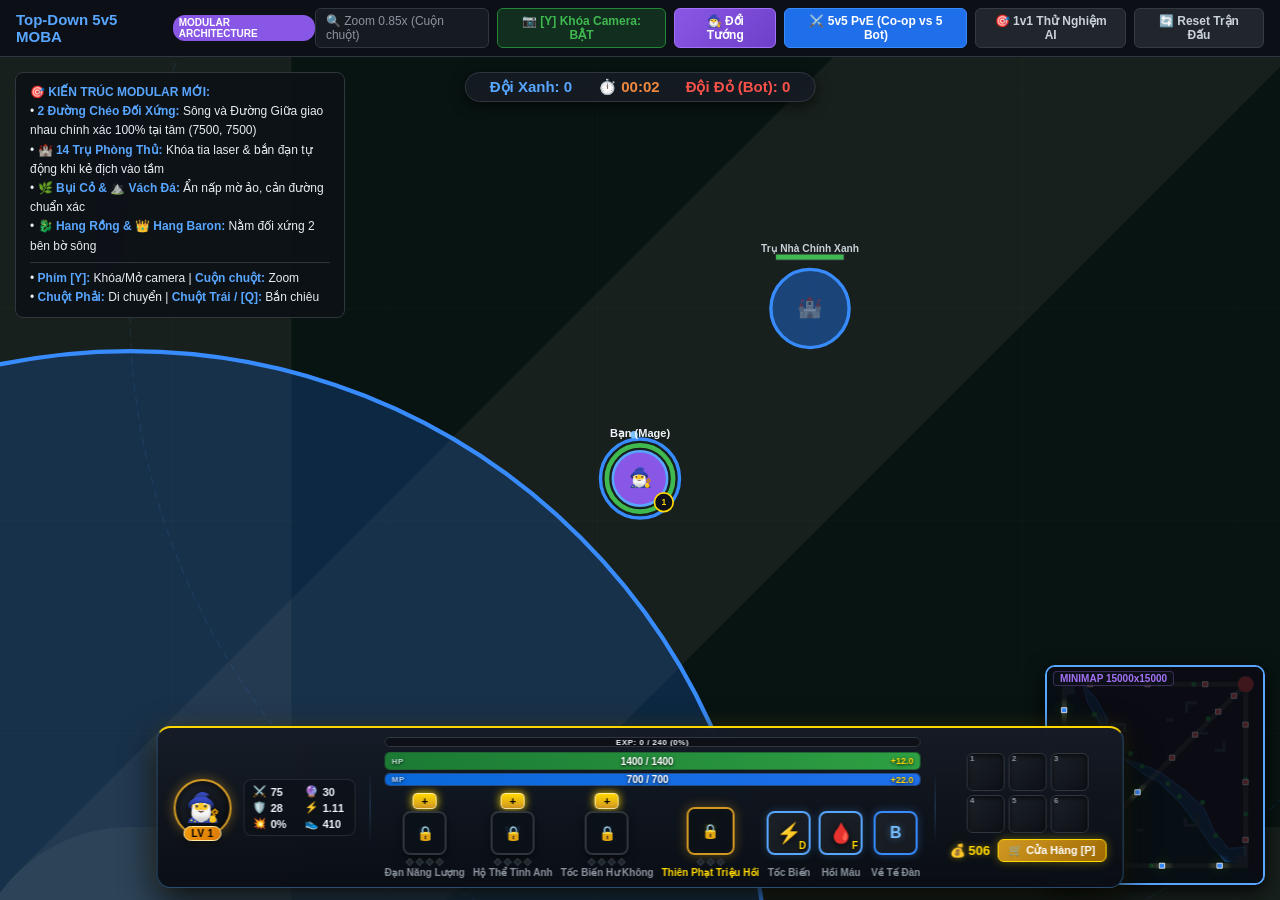
==== commit 0780ca54: "feat: Add Tab Scoreboard, Victory/Defeat Screen, Summoner Spells (D/F), and Advanced Bot AI" ====
--- a/index.html
+++ b/index.html
@@ -1383,6 +1383,493 @@
       background: linear-gradient(135deg, #9e6cf2, #8957e5) !important;
       box-shadow: 0 0 12px rgba(163, 113, 247, 0.5) !important;
     }
+
+    /* Summoner Spells D & F */
+    .skill-icon-summoner {
+      width: 44px;
+      height: 44px;
+      border-radius: 8px;
+      background: linear-gradient(145deg, #1c2128, #161b22);
+      border: 2px solid #58a6ff;
+      display: flex;
+      align-items: center;
+      justify-content: center;
+      position: relative;
+      overflow: hidden;
+      cursor: pointer;
+      box-shadow: 0 0 8px rgba(88, 166, 255, 0.25);
+      transition: all 0.15s ease;
+    }
+    .skill-icon-summoner:hover {
+      border-color: #79c0ff;
+      transform: translateY(-2px);
+      box-shadow: 0 0 12px rgba(88, 166, 255, 0.5);
+    }
+    .summoner-icon {
+      font-size: 20px;
+      filter: drop-shadow(0 2px 4px rgba(0, 0, 0, 0.8));
+    }
+    .skill-icon-summoner .skill-letter {
+      position: absolute;
+      bottom: 2px;
+      right: 3px;
+      font-size: 10px;
+      font-weight: 900;
+      color: #ffd700;
+      text-shadow: 0 1px 3px #000;
+    }
+
+    /* SCOREBOARD MODAL (TAB) */
+    #scoreboard-modal {
+      position: absolute;
+      top: 0; left: 0; width: 100%; height: 100%;
+      background: rgba(13, 17, 23, 0.82);
+      backdrop-filter: blur(8px);
+      display: flex;
+      align-items: center;
+      justify-content: center;
+      z-index: 1200;
+      animation: fadeIn 0.15s ease-out;
+    }
+    .scoreboard-container {
+      width: 1060px;
+      max-width: 95vw;
+      background: linear-gradient(180deg, #161b22, #0d1117);
+      border: 2px solid #30363d;
+      border-radius: 12px;
+      padding: 16px 20px;
+      box-shadow: 0 12px 36px rgba(0, 0, 0, 0.8), 0 0 24px rgba(56, 139, 253, 0.15);
+      color: #c9d1d9;
+      font-family: inherit;
+    }
+    .scoreboard-header {
+      display: flex;
+      justify-content: space-between;
+      align-items: center;
+      border-bottom: 1.5px solid #30363d;
+      padding-bottom: 10px;
+      margin-bottom: 14px;
+    }
+    .scoreboard-title {
+      display: flex;
+      align-items: center;
+      gap: 10px;
+    }
+    .scoreboard-title h2 {
+      margin: 0;
+      font-size: 18px;
+      color: #ffd700;
+      letter-spacing: 1px;
+    }
+    .scoreboard-sub {
+      font-size: 12px;
+      color: #8b949e;
+      background: rgba(110, 118, 129, 0.15);
+      padding: 3px 8px;
+      border-radius: 4px;
+      border: 1px solid #30363d;
+    }
+    .scoreboard-teams-score {
+      display: flex;
+      align-items: center;
+      gap: 12px;
+      font-size: 26px;
+      font-weight: 900;
+    }
+    .team-score-blue { color: #58a6ff; text-shadow: 0 0 10px rgba(88, 166, 255, 0.6); }
+    .team-score-red { color: #f85149; text-shadow: 0 0 10px rgba(248, 81, 73, 0.6); }
+    .score-separator { color: #8b949e; font-size: 20px; }
+
+    .scoreboard-body {
+      display: flex;
+      flex-direction: column;
+      gap: 14px;
+    }
+    .scoreboard-team-box {
+      border-radius: 8px;
+      border: 1px solid #30363d;
+      overflow: hidden;
+      background: rgba(22, 27, 34, 0.6);
+    }
+    .blue-team-box { border-left: 4px solid #58a6ff; }
+    .red-team-box { border-left: 4px solid #f85149; }
+
+    .team-header {
+      display: flex;
+      justify-content: space-between;
+      align-items: center;
+      padding: 6px 14px;
+      font-size: 13px;
+      font-weight: bold;
+    }
+    .blue-header { background: rgba(56, 139, 253, 0.12); color: #58a6ff; }
+    .red-header { background: rgba(248, 81, 73, 0.12); color: #f85149; }
+    .team-total-gold { color: #ffd700; font-size: 12px; }
+
+    .scoreboard-table-header {
+      display: grid;
+      grid-template-columns: 200px 70px 110px 60px 85px 1fr;
+      padding: 6px 14px;
+      font-size: 11px;
+      color: #8b949e;
+      background: rgba(13, 17, 23, 0.5);
+      border-top: 1px solid #21262d;
+      border-bottom: 1px solid #21262d;
+      font-weight: 600;
+      text-transform: uppercase;
+    }
+
+    .scoreboard-rows {
+      display: flex;
+      flex-direction: column;
+    }
+    .scoreboard-row {
+      display: grid;
+      grid-template-columns: 200px 70px 110px 60px 85px 1fr;
+      align-items: center;
+      padding: 6px 14px;
+      border-bottom: 1px solid rgba(48, 54, 61, 0.4);
+      font-size: 13px;
+      transition: background 0.15s;
+    }
+    .scoreboard-row:hover {
+      background: rgba(110, 118, 129, 0.08);
+    }
+    .scoreboard-row.sb-row-player {
+      background: rgba(210, 153, 34, 0.12);
+      border-left: 3px solid #ffd700;
+    }
+    .sb-col-hero {
+      display: flex;
+      align-items: center;
+      gap: 8px;
+    }
+    .sb-avatar {
+      width: 28px;
+      height: 28px;
+      border-radius: 50%;
+      display: flex;
+      align-items: center;
+      justify-content: center;
+      font-size: 16px;
+      border: 1px solid #30363d;
+    }
+    .sb-hero-info {
+      display: flex;
+      flex-direction: column;
+    }
+    .sb-name {
+      font-size: 12px;
+      font-weight: 600;
+      color: #e6edf3;
+      display: flex;
+      align-items: center;
+      gap: 4px;
+    }
+    .sb-lvl {
+      font-size: 10px;
+      color: #8b949e;
+    }
+    .sb-badge-player {
+      background: #ffd700;
+      color: #000;
+      font-size: 9px;
+      font-weight: 900;
+      padding: 1px 4px;
+      border-radius: 3px;
+    }
+    .sb-col-spells {
+      display: flex;
+      gap: 4px;
+    }
+    .sb-spell-icon {
+      width: 22px;
+      height: 22px;
+      border-radius: 4px;
+      background: #21262d;
+      border: 1px solid #30363d;
+      display: flex;
+      align-items: center;
+      justify-content: center;
+      font-size: 12px;
+    }
+    .sb-col-kda {
+      font-size: 12px;
+      color: #c9d1d9;
+    }
+    .sb-k { color: #58a6ff; font-weight: bold; }
+    .sb-d { color: #f85149; }
+    .sb-a { color: #3fb950; }
+    .sb-col-cs { color: #8b949e; font-size: 12px; }
+    .sb-col-gold { color: #ffd700; font-weight: 600; font-size: 12px; }
+    .sb-col-items {
+      display: flex;
+      gap: 4px;
+    }
+    .sb-item-slot {
+      width: 26px;
+      height: 26px;
+      border-radius: 4px;
+      border: 1px solid #30363d;
+      background: #161b22;
+      display: flex;
+      align-items: center;
+      justify-content: center;
+      font-size: 13px;
+    }
+    .sb-item-slot.has-item {
+      border-color: #58a6ff;
+      background: #21262d;
+      box-shadow: 0 0 4px rgba(88, 166, 255, 0.2);
+    }
+    .sb-item-slot.empty {
+      border-style: dashed;
+      opacity: 0.4;
+    }
+
+    /* VICTORY / DEFEAT MODAL */
+    #victory-modal {
+      position: absolute;
+      top: 0; left: 0; width: 100%; height: 100%;
+      background: rgba(10, 12, 16, 0.88);
+      backdrop-filter: blur(10px);
+      display: flex;
+      align-items: center;
+      justify-content: center;
+      z-index: 1300;
+      animation: fadeIn 0.3s ease-out;
+    }
+    .victory-card {
+      width: 860px;
+      max-width: 95vw;
+      background: linear-gradient(180deg, #1c2128, #0d1117);
+      border-radius: 16px;
+      padding: 24px 30px;
+      display: flex;
+      flex-direction: column;
+      gap: 16px;
+      box-shadow: 0 16px 48px rgba(0, 0, 0, 0.9);
+      animation: popIn 0.35s cubic-bezier(0.175, 0.885, 0.32, 1.275);
+    }
+    .card-win {
+      border: 2px solid #3fb950;
+      box-shadow: 0 0 35px rgba(63, 185, 80, 0.35);
+    }
+    .card-lose {
+      border: 2px solid #f85149;
+      box-shadow: 0 0 35px rgba(248, 81, 73, 0.35);
+    }
+    .victory-banner {
+      text-align: center;
+    }
+    .victory-title {
+      font-size: 42px;
+      font-weight: 900;
+      letter-spacing: 3px;
+      text-transform: uppercase;
+      margin: 0;
+      line-height: 1.1;
+    }
+    .victory-win {
+      color: #3fb950;
+      text-shadow: 0 0 20px rgba(63, 185, 80, 0.8), 0 0 40px rgba(63, 185, 80, 0.4);
+    }
+    .victory-lose {
+      color: #f85149;
+      text-shadow: 0 0 20px rgba(248, 81, 73, 0.8), 0 0 40px rgba(248, 81, 73, 0.4);
+    }
+    .victory-subtitle {
+      font-size: 14px;
+      color: #8b949e;
+      margin-top: 6px;
+    }
+
+    /* MVP Showcase */
+    .mvp-showcase {
+      display: flex;
+      align-items: center;
+      gap: 16px;
+      background: linear-gradient(90deg, rgba(210, 153, 34, 0.2), rgba(210, 153, 34, 0.05));
+      border: 1.5px solid #d29922;
+      border-radius: 10px;
+      padding: 12px 18px;
+      position: relative;
+    }
+    .mvp-badge {
+      position: absolute;
+      top: -10px;
+      left: 16px;
+      background: linear-gradient(180deg, #ffd700, #d29922);
+      color: #000;
+      font-size: 10px;
+      font-weight: 900;
+      padding: 2px 8px;
+      border-radius: 4px;
+      box-shadow: 0 0 8px rgba(255, 215, 0, 0.6);
+    }
+    .mvp-hero-info {
+      display: flex;
+      align-items: center;
+      gap: 12px;
+      margin-top: 2px;
+    }
+    .mvp-avatar {
+      width: 44px;
+      height: 44px;
+      border-radius: 50%;
+      border: 2px solid #ffd700;
+      display: flex;
+      align-items: center;
+      justify-content: center;
+      font-size: 24px;
+      box-shadow: 0 0 12px rgba(255, 215, 0, 0.5);
+    }
+    .mvp-name {
+      font-size: 16px;
+      font-weight: bold;
+      color: #ffd700;
+    }
+    .mvp-stats {
+      font-size: 12px;
+      color: #c9d1d9;
+      margin-top: 2px;
+    }
+
+    /* Stats Tabs & Bars */
+    .victory-stats-section {
+      display: flex;
+      flex-direction: column;
+      gap: 10px;
+      background: rgba(13, 17, 23, 0.5);
+      border-radius: 10px;
+      border: 1px solid #30363d;
+      padding: 12px 16px;
+    }
+    .stats-tabs {
+      display: flex;
+      gap: 8px;
+    }
+    .stats-tab-btn {
+      padding: 6px 14px;
+      border-radius: 6px;
+      border: 1px solid #30363d;
+      background: #21262d;
+      color: #c9d1d9;
+      font-size: 12px;
+      font-weight: 600;
+      cursor: pointer;
+      transition: all 0.15s;
+    }
+    .stats-tab-btn:hover {
+      background: #30363d;
+      border-color: #8b949e;
+    }
+    .stats-tab-btn.active {
+      background: #388bfd;
+      border-color: #58a6ff;
+      color: #fff;
+      box-shadow: 0 0 10px rgba(56, 139, 253, 0.4);
+    }
+    .stats-bars-container {
+      display: flex;
+      flex-direction: column;
+      gap: 6px;
+      max-height: 240px;
+      overflow-y: auto;
+      padding-right: 4px;
+    }
+    .stat-bar-row {
+      display: flex;
+      align-items: center;
+      gap: 12px;
+      padding: 4px 6px;
+      border-radius: 6px;
+      background: rgba(22, 27, 34, 0.5);
+    }
+    .stat-bar-row.is-player {
+      background: rgba(210, 153, 34, 0.15);
+      border: 1px solid rgba(255, 215, 0, 0.3);
+    }
+    .stat-bar-row.is-mvp {
+      border: 1px solid #d29922;
+    }
+    .stat-hero-col {
+      width: 170px;
+      display: flex;
+      align-items: center;
+      gap: 8px;
+      flex-shrink: 0;
+    }
+    .stat-hero-avatar {
+      width: 24px;
+      height: 24px;
+      border-radius: 50%;
+      display: flex;
+      align-items: center;
+      justify-content: center;
+      font-size: 14px;
+    }
+    .stat-hero-name {
+      font-size: 11px;
+      font-weight: 600;
+      color: #e6edf3;
+      white-space: nowrap;
+      overflow: hidden;
+      text-overflow: ellipsis;
+    }
+    .stat-tag {
+      font-size: 10px;
+      color: #ffd700;
+      margin-left: 2px;
+    }
+    .stat-bar-wrapper {
+      flex: 1;
+      height: 18px;
+      background: #161b22;
+      border-radius: 4px;
+      overflow: hidden;
+      position: relative;
+      display: flex;
+      align-items: center;
+    }
+    .stat-bar-fill {
+      height: 100%;
+      border-radius: 4px;
+      transition: width 0.4s ease;
+    }
+    .bar-blue { background: linear-gradient(90deg, #1f6feb, #58a6ff); }
+    .bar-red { background: linear-gradient(90deg, #da3633, #f85149); }
+    .stat-bar-val {
+      position: absolute;
+      right: 8px;
+      font-size: 11px;
+      font-weight: bold;
+      color: #fff;
+      text-shadow: 0 1px 2px #000;
+    }
+
+    .victory-actions {
+      display: flex;
+      justify-content: center;
+      margin-top: 4px;
+    }
+    .btn-play-again {
+      padding: 10px 32px;
+      font-size: 15px;
+      font-weight: 900;
+      border-radius: 8px;
+      border: 1px solid #ffd700;
+      background: linear-gradient(180deg, #ffd700, #d29922);
+      color: #000;
+      cursor: pointer;
+      box-shadow: 0 0 16px rgba(255, 215, 0, 0.4);
+      transition: all 0.2s;
+    }
+    .btn-play-again:hover {
+      background: linear-gradient(180deg, #ffeaa7, #ffd700);
+      transform: scale(1.05);
+      box-shadow: 0 0 24px rgba(255, 215, 0, 0.7);
+    }
   </style>
 </head>
 <body>
@@ -1549,6 +2036,30 @@
             <span class="skill-key ult-key" id="skill-r-name">Thiên Phạt</span>
           </div>
 
+          <!-- D (Summoner Spell 1) -->
+          <div class="skill-slot summoner-slot" id="slot-spell-d">
+            <div class="btn-upgrade-placeholder"></div>
+            <div class="skill-icon skill-icon-summoner" id="btn-d" title="[D] Phép Bổ Trợ 1">
+              <span class="summoner-icon" id="skill-icon-d">⚡</span>
+              <span class="skill-letter">D</span>
+              <div class="skill-cd" id="cd-d" style="display: none;">0</div>
+            </div>
+            <div class="skill-pips" style="visibility: hidden;"><span class="pip"></span></div>
+            <span class="skill-key" id="skill-d-name">Tốc Biến</span>
+          </div>
+
+          <!-- F (Summoner Spell 2) -->
+          <div class="skill-slot summoner-slot" id="slot-spell-f">
+            <div class="btn-upgrade-placeholder"></div>
+            <div class="skill-icon skill-icon-summoner" id="btn-f" title="[F] Phép Bổ Trợ 2">
+              <span class="summoner-icon" id="skill-icon-f">💚</span>
+              <span class="skill-letter">F</span>
+              <div class="skill-cd" id="cd-f" style="display: none;">0</div>
+            </div>
+            <div class="skill-pips" style="visibility: hidden;"><span class="pip"></span></div>
+            <span class="skill-key" id="skill-f-name">Hồi Máu</span>
+          </div>
+
           <!-- B -->
           <div class="skill-slot">
             <div class="btn-upgrade-placeholder"></div>
@@ -1716,6 +2227,102 @@
       </div>
     </div>
 
+    <!-- MODAL BẢNG ĐIỂM TAB CHI TIẾT (SCOREBOARD) -->
+    <div id="scoreboard-modal" style="display: none;">
+      <div class="scoreboard-container">
+        <div class="scoreboard-header">
+          <div class="scoreboard-title">
+            <span class="scoreboard-icon">📊</span>
+            <h2>BẢNG THỐNG KÊ CHIẾN TRƯỜNG</h2>
+            <span class="scoreboard-sub">Nhấn giữ [TAB] để xem</span>
+          </div>
+          <div class="scoreboard-teams-score">
+            <span class="team-score-blue" id="sb-blue-score">0</span>
+            <span class="score-separator">:</span>
+            <span class="team-score-red" id="sb-red-score">0</span>
+          </div>
+        </div>
+
+        <div class="scoreboard-body">
+          <!-- Đội Xanh (Blue Team) -->
+          <div class="scoreboard-team-box blue-team-box">
+            <div class="team-header blue-header">
+              <span class="team-name">🔵 ĐỘI XANH</span>
+              <span class="team-total-gold" id="sb-blue-gold">0 Gold</span>
+            </div>
+            <div class="scoreboard-table-header">
+              <span class="th-hero">Tướng</span>
+              <span class="th-spells">Phép</span>
+              <span class="th-kda">K / D / A</span>
+              <span class="th-cs">CS</span>
+              <span class="th-gold">Vàng</span>
+              <span class="th-items">Trang Bị</span>
+            </div>
+            <div class="scoreboard-rows" id="sb-blue-rows">
+              <!-- Nạp động qua HUD.js -->
+            </div>
+          </div>
+
+          <!-- Đội Đỏ (Red Team) -->
+          <div class="scoreboard-team-box red-team-box">
+            <div class="team-header red-header">
+              <span class="team-name">🔴 ĐỘI ĐỎ</span>
+              <span class="team-total-gold" id="sb-red-gold">0 Gold</span>
+            </div>
+            <div class="scoreboard-table-header">
+              <span class="th-hero">Tướng</span>
+              <span class="th-spells">Phép</span>
+              <span class="th-kda">K / D / A</span>
+              <span class="th-cs">CS</span>
+              <span class="th-gold">Vàng</span>
+              <span class="th-items">Trang Bị</span>
+            </div>
+            <div class="scoreboard-rows" id="sb-red-rows">
+              <!-- Nạp động qua HUD.js -->
+            </div>
+          </div>
+        </div>
+      </div>
+    </div>
+
+    <!-- MODAL KẾT TRẬN CHIẾN THẮNG / THẤT BẠI (VICTORY / DEFEAT) -->
+    <div id="victory-modal" style="display: none;">
+      <div class="victory-card" id="victory-card-box">
+        <div class="victory-banner" id="victory-banner">
+          <div class="victory-title" id="victory-main-title">CHIẾN THẮNG</div>
+          <div class="victory-subtitle" id="victory-sub-title">Nhà chính đối phương đã bị phá hủy!</div>
+        </div>
+
+        <!-- MVP Highlight Section -->
+        <div class="mvp-showcase" id="victory-mvp-box">
+          <div class="mvp-badge">🌟 MVP TRẬN ĐẤU</div>
+          <div class="mvp-hero-info">
+            <div class="mvp-avatar" id="mvp-avatar">🧙‍♂️</div>
+            <div class="mvp-details">
+              <div class="mvp-name" id="mvp-name">Bạn (Mage)</div>
+              <div class="mvp-stats" id="mvp-stats">KDA: 12 / 1 / 8 • CS: 145 • Sát thương: 45,200</div>
+            </div>
+          </div>
+        </div>
+
+        <!-- Biểu đồ so sánh thống kê trận đấu -->
+        <div class="victory-stats-section">
+          <div class="stats-tabs">
+            <button class="stats-tab-btn active" id="tab-dmg-dealt">Sát Thương Lên Tướng</button>
+            <button class="stats-tab-btn" id="tab-dmg-taken">Sát Thương Nhận Vào</button>
+            <button class="stats-tab-btn" id="tab-gold-earned">Tổng Vàng Kiếm Được</button>
+          </div>
+          <div class="stats-bars-container" id="victory-stats-bars">
+            <!-- Nạp động qua HUD.js -->
+          </div>
+        </div>
+
+        <div class="victory-actions">
+          <button class="btn-play-again" id="btn-play-again">🔄 CHƠI LẠI TRẬN MỚI</button>
+        </div>
+      </div>
+    </div>
+
     <div id="minimap-wrapper">
       <div class="minimap-tag">MINIMAP 15000x15000</div>
       <canvas id="minimapCanvas"></canvas>
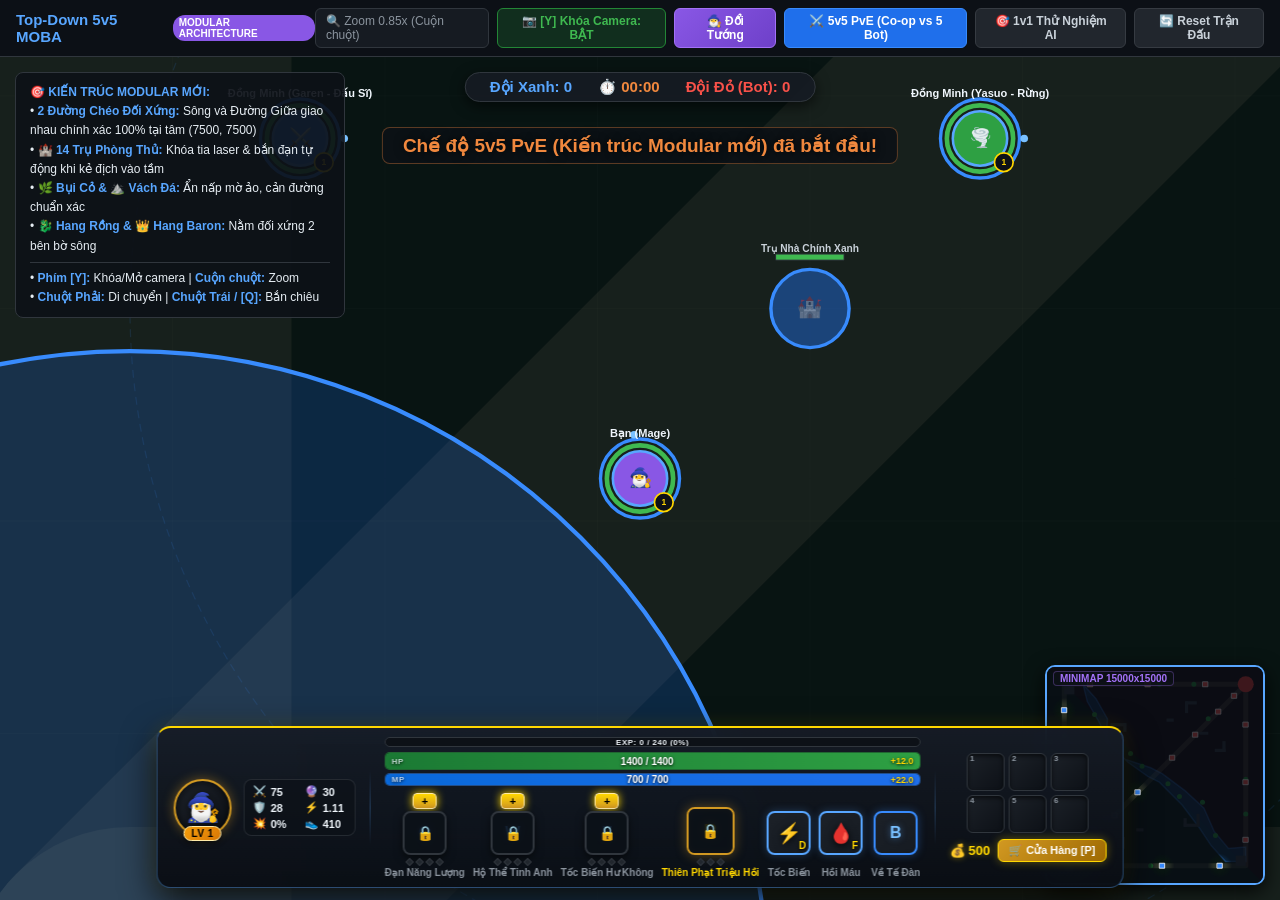
==== commit 972d08f9: "feat: complete 6-champion roster with Lumina (Support) and Garen (Fighter), full 5v5 lineup, aura ti" ====
--- a/index.html
+++ b/index.html
@@ -1172,7 +1172,7 @@
 
     .champ-grid {
       display: grid;
-      grid-template-columns: repeat(4, 1fr);
+      grid-template-columns: repeat(auto-fit, minmax(230px, 1fr));
       gap: 12px;
       padding: 16px;
       overflow-y: auto;
@@ -1231,6 +1231,8 @@
     .badge-adc { background: rgba(56, 139, 253, 0.25); color: #79c0ff; border: 1px solid #388bfd; }
     .badge-assassin { background: rgba(46, 160, 67, 0.25); color: #56d364; border: 1px solid #2ea043; }
     .badge-tank { background: rgba(210, 153, 34, 0.25); color: #e3b341; border: 1px solid #d29922; }
+    .badge-support { background: rgba(236, 72, 153, 0.25); color: #f472b6; border: 1px solid #ec4899; }
+    .badge-fighter { background: rgba(31, 111, 235, 0.25); color: #79c0ff; border: 1px solid #1f6feb; }
 
     .champ-card-avatar {
       width: 58px;
@@ -2210,7 +2212,7 @@
         <div class="shop-title" style="color: #ffd700;">
           <span>🧙‍♂️</span>
           <h2 style="color: #ffd700; text-shadow: 0 0 8px rgba(255, 215, 0, 0.5);">BẢNG CHỌN ANH HÙNG CHIẾN ĐẤU</h2>
-          <span class="shop-title-badge" style="background: rgba(210, 153, 34, 0.2); border-color: #d29922; color: #ffd700;">4 ARCHETYPES</span>
+          <span class="shop-title-badge" style="background: rgba(210, 153, 34, 0.2); border-color: #d29922; color: #ffd700;">6 ANH HÙNG (ALL ROLES)</span>
         </div>
         <button id="btn-close-champ-select" class="btn-close-shop" title="Đóng [Esc]">✕</button>
       </div>
